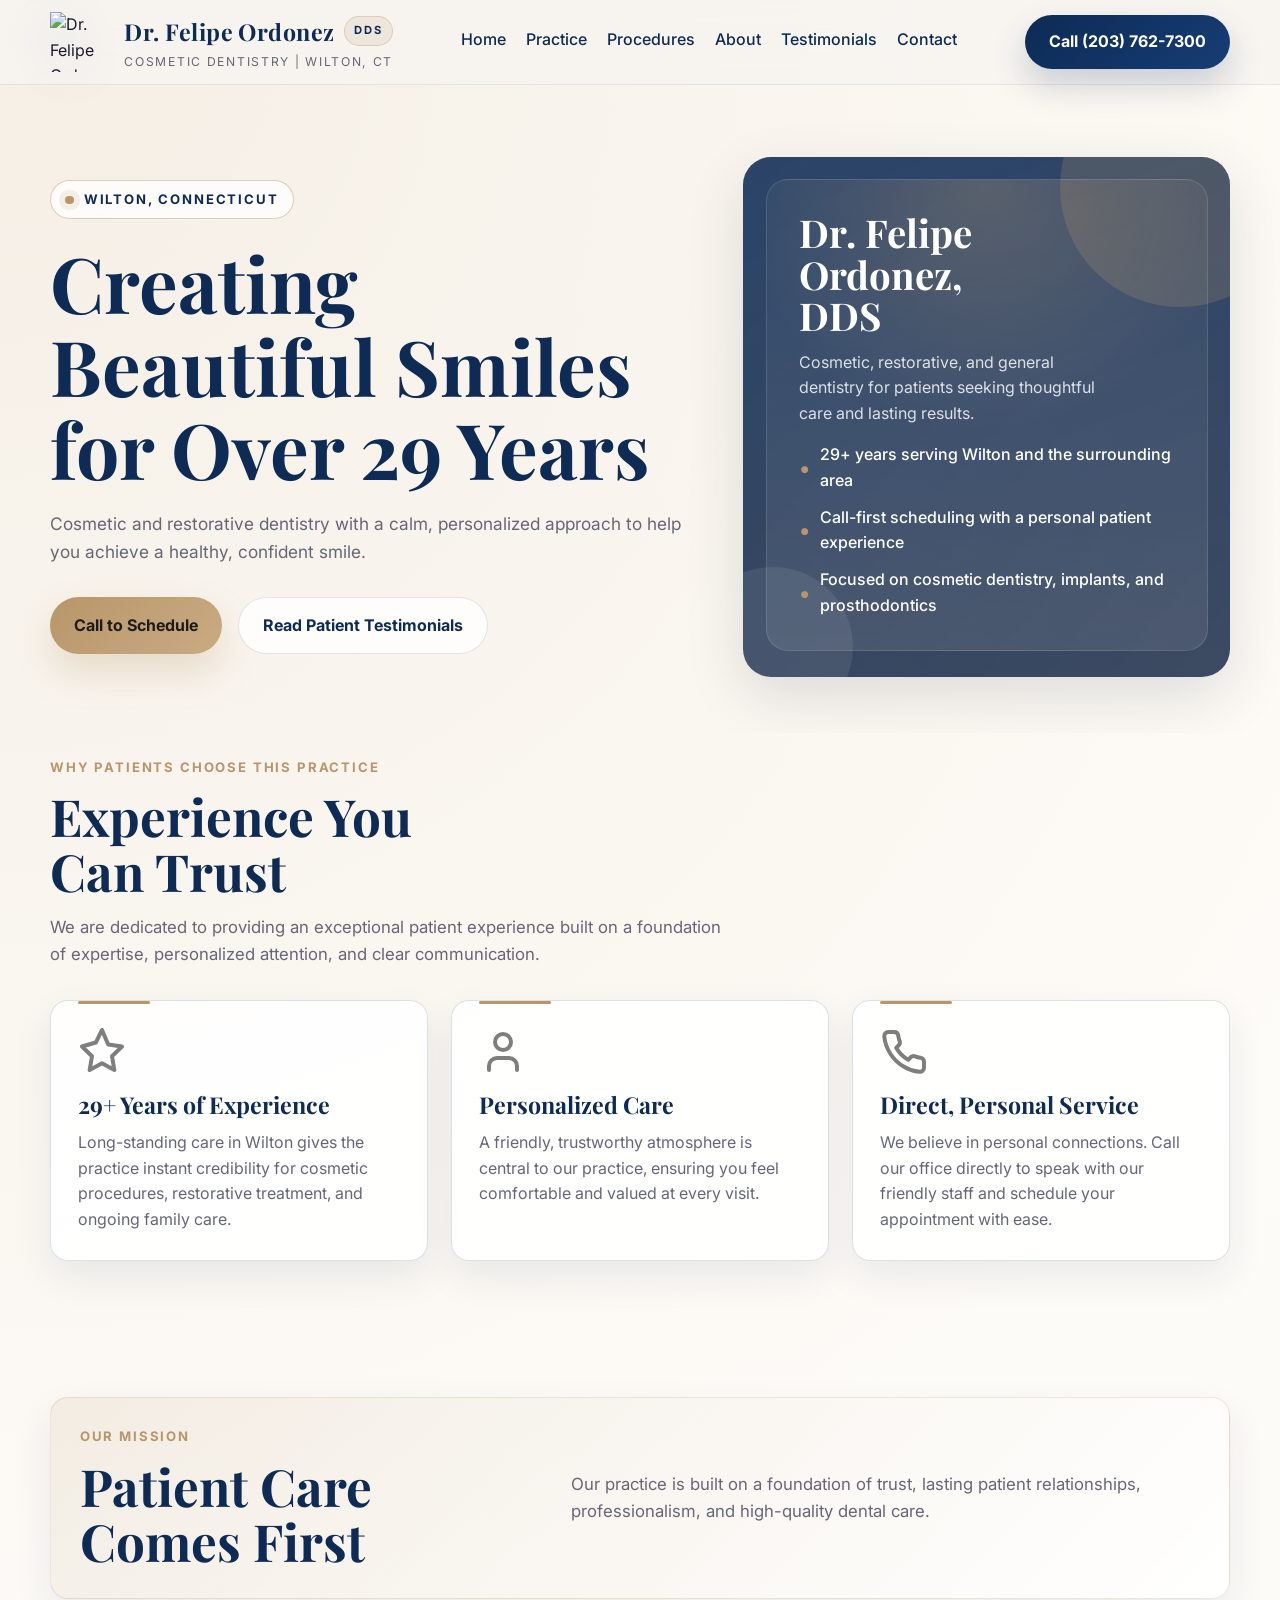
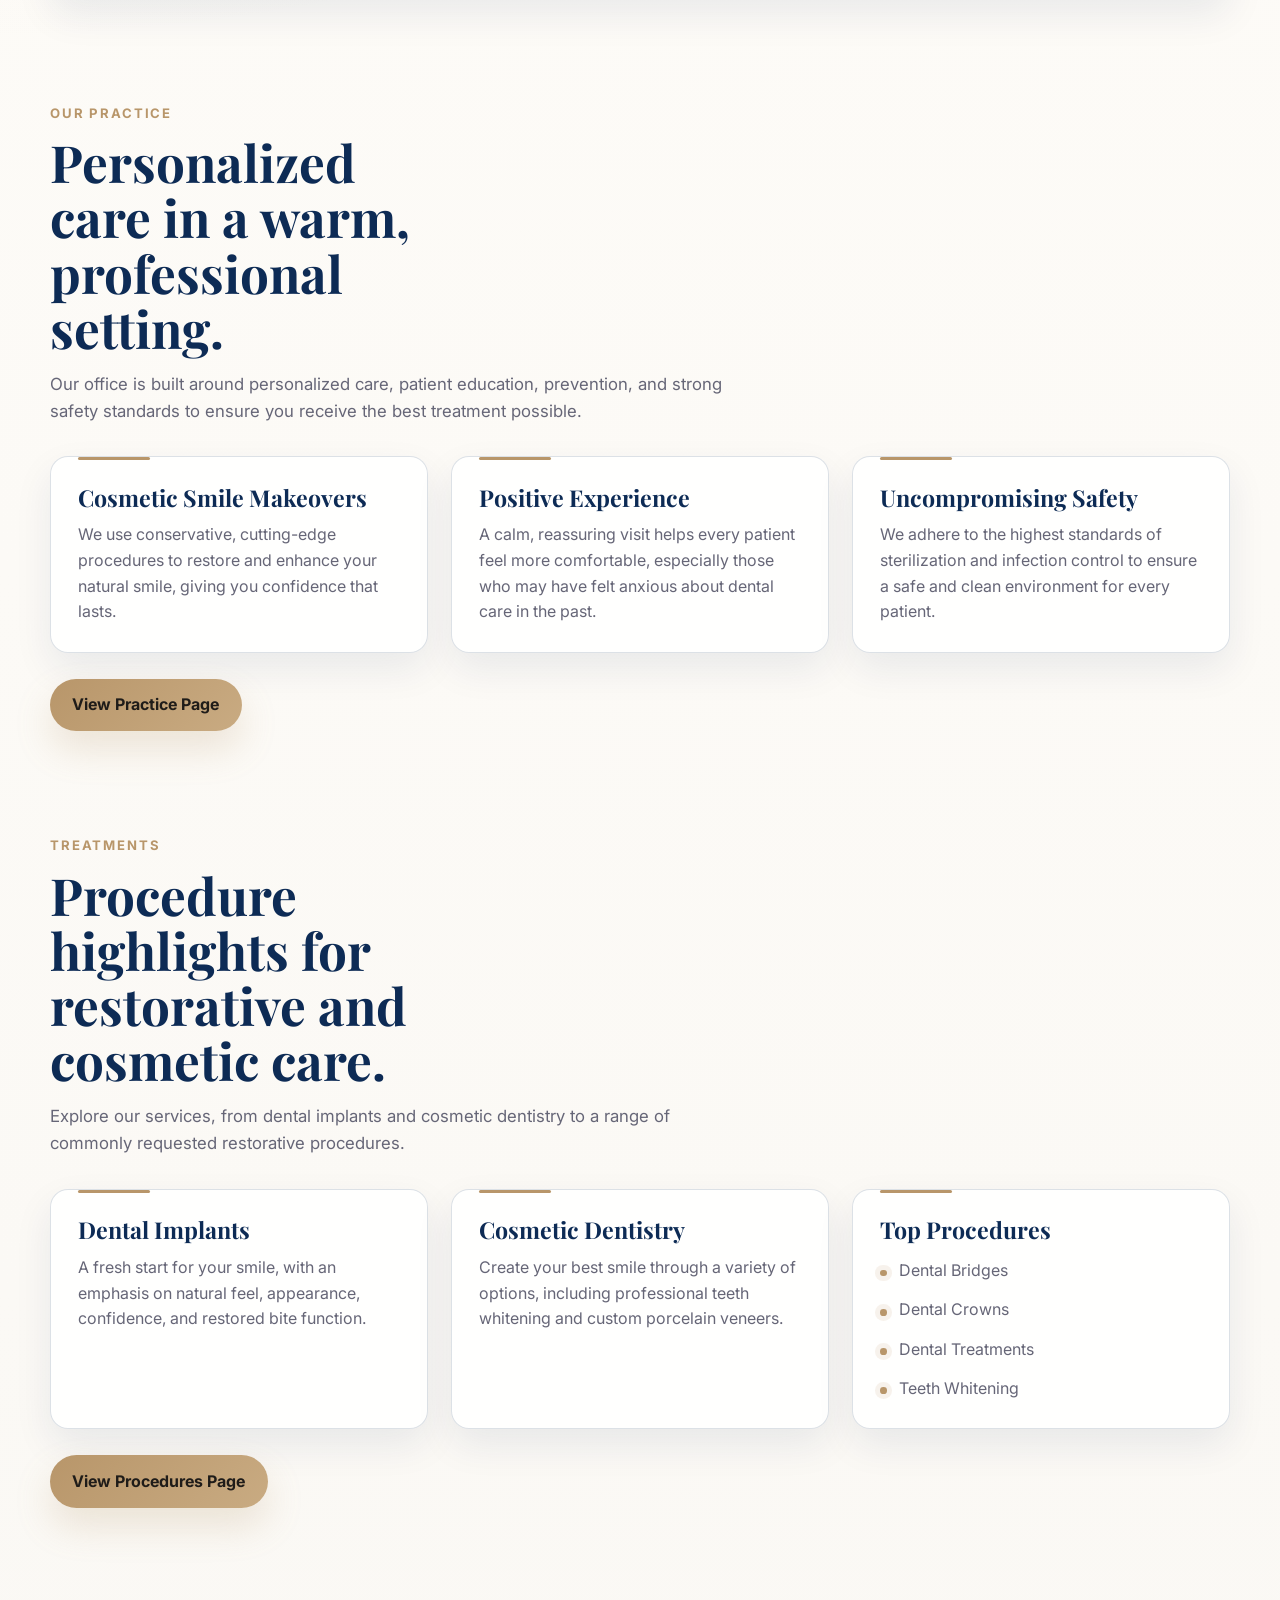
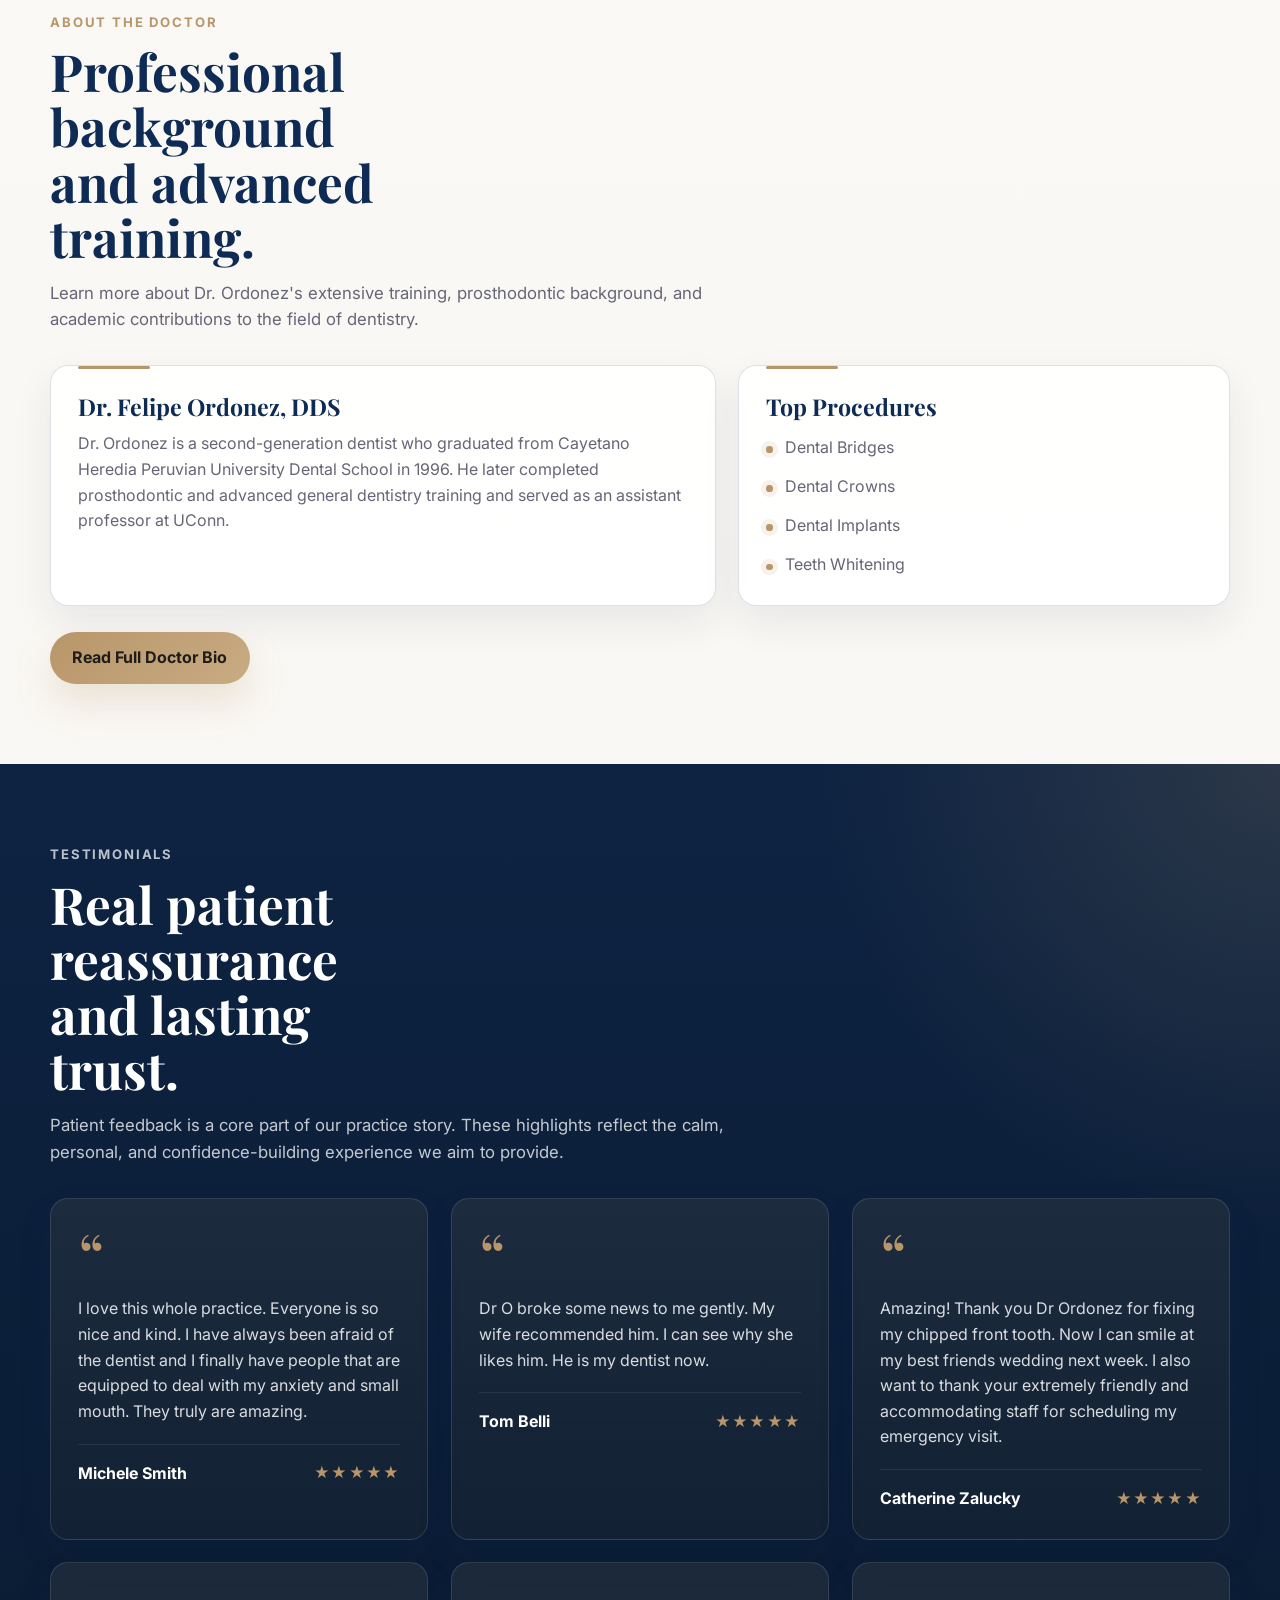
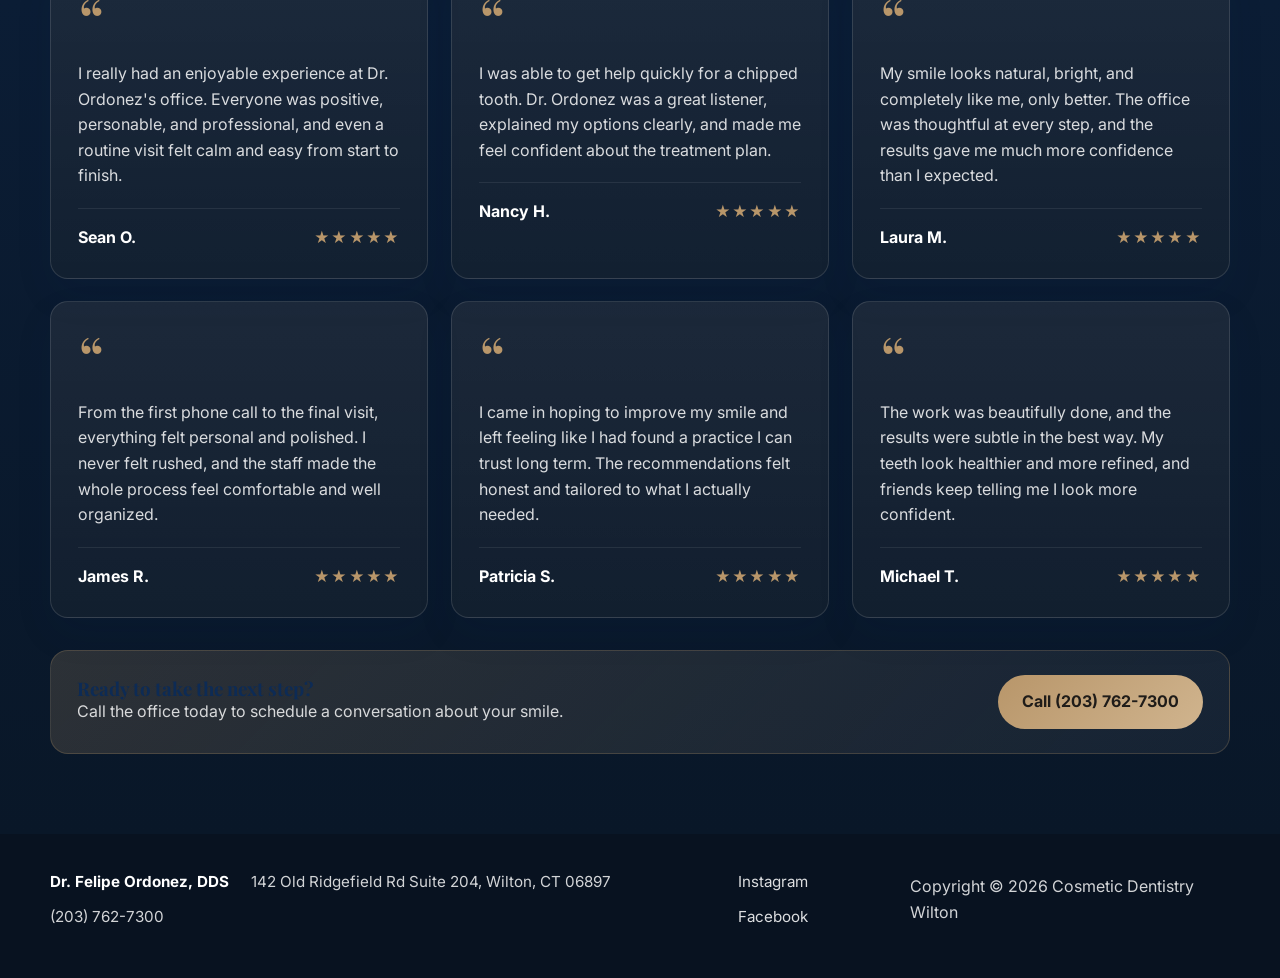
==== index.html @ 25859bae "Add files via upload" ====
<!DOCTYPE html>
<html lang="en">
<head>
  <meta charset="UTF-8">
  <meta name="viewport" content="width=device-width, initial-scale=1.0">
  <title>Dr. Felipe Ordonez, DDS | Cosmetic Dentistry Wilton CT</title>
  <meta
    name="description"
    content="Dr. Felipe Ordonez, DDS provides cosmetic and restorative dentistry in Wilton, CT with over 29 years of experience. Call today to schedule your visit."
  >
  <meta property="og:title" content="Dr. Felipe Ordonez, DDS | Cosmetic Dentistry Wilton CT">
  <meta
    property="og:description"
    content="Creating beautiful smiles for over 29 years in Wilton, CT. Cosmetic and restorative dentistry with a personalized, call-first patient experience."
  >
  <meta property="og:type" content="website">
  <meta property="og:url" content="https://cosmeticdentistrywilton.com/">
  <!-- Google tag (gtag.js) -->
  <script async src="https://www.googletagmanager.com/gtag/js?id=G-XXXXXXXXXX"></script>
  <script>
    window.dataLayer = window.dataLayer || [];
    function gtag(){dataLayer.push(arguments);}
    gtag('js', new Date());

    gtag('config', 'G-XXXXXXXXXX');
  </script>
  <link rel="icon" href="assets/logo-mark.svg" type="image/svg+xml">
  <link rel="preconnect" href="https://fonts.googleapis.com">
  <link rel="preconnect" href="https://fonts.gstatic.com" crossorigin>
  <link
    href="https://fonts.googleapis.com/css2?family=Inter:wght@400;500;600;700&family=Playfair+Display:wght@600;700&display=swap"
    rel="stylesheet"
  >
  <style>
    :root {
      --navy: #0d2b55;
      --gold: #b8966a;
      --gold-soft: #f5edd8;
      --ivory: #f7f5f1;
      --white: #ffffff;
      --text: #1a1a2e;
      --muted: #666677;
      --line: rgba(13, 43, 85, 0.14);
      --shadow: 0 20px 60px rgba(8, 21, 40, 0.12);
      --radius-lg: 28px;
      --radius-md: 18px;
      --radius-sm: 12px;
      --container: 1180px;
    }

    * {
      box-sizing: border-box;
    }

    html {
      scroll-behavior: smooth;
    }

    body {
      margin: 0;
      font-family: "Inter", system-ui, -apple-system, BlinkMacSystemFont, "Segoe UI", sans-serif;
      color: var(--text);
      background:
        radial-gradient(circle at top left, rgba(184, 150, 106, 0.14), transparent 28%),
        linear-gradient(180deg, #fffdf9 0%, #f7f5f1 100%);
      line-height: 1.6;
    }

    a {
      color: inherit;
      text-decoration: none;
    }

    img {
      max-width: 100%;
      display: block;
    }

    .container {
      width: min(calc(100% - 2rem), var(--container));
      margin: 0 auto;
    }

    .site-header {
      position: sticky;
      top: 0;
      z-index: 10;
      backdrop-filter: blur(12px);
      background: rgba(247, 245, 241, 0.82);
      border-bottom: 1px solid rgba(13, 43, 85, 0.08);
    }

    .header-inner {
      display: flex;
      align-items: center;
      justify-content: space-between;
      gap: 1rem;
      min-height: 84px;
    }

    .brand {
      display: block;
      min-width: 0;
    }

    .brand-main {
      display: flex;
      align-items: center;
      gap: 0.9rem;
      min-width: 0;
    }

    .brand-icon {
      width: 60px;
      height: 60px;
      flex: none;
      filter: drop-shadow(0 12px 24px rgba(13, 43, 85, 0.16));
    }

    .brand-text {
      display: flex;
      flex-direction: column;
      gap: 0.15rem;
      min-width: 0;
    }

    .brand-copy {
      display: flex;
      align-items: center;
      flex-wrap: wrap;
      gap: 0.55rem;
      min-width: 0;
    }

    .brand-mark {
      font-family: "Playfair Display", serif;
      font-size: 1.45rem;
      font-weight: 700;
      letter-spacing: 0.02em;
      color: var(--navy);
    }

    .brand-credential {
      display: inline-flex;
      align-items: center;
      justify-content: center;
      padding: 0.32rem 0.58rem;
      border-radius: 999px;
      background: rgba(184, 150, 106, 0.14);
      border: 1px solid rgba(184, 150, 106, 0.32);
      color: var(--navy);
      font-size: 0.7rem;
      font-weight: 700;
      letter-spacing: 0.18em;
      text-transform: uppercase;
    }

    .brand-subtitle {
      font-size: 0.76rem;
      letter-spacing: 0.14em;
      text-transform: uppercase;
      color: var(--muted);
    }

    .nav-links {
      display: flex;
      align-items: center;
      gap: 1.25rem;
      font-weight: 500;
      color: var(--navy);
    }

    .nav-links a {
      position: relative;
      padding-bottom: 0.25rem;
    }

    .nav-links a::after {
      content: "";
      position: absolute;
      left: 0;
      bottom: 0;
      width: 100%;
      height: 2px;
      background: var(--gold);
      transform: scaleX(0);
      transform-origin: left;
      transition: transform 180ms ease;
    }

    .nav-links a:hover::after,
    .nav-links a:focus-visible::after {
      transform: scaleX(1);
    }

    .call-cta,
    .hero-actions a,
    .testimonial-cta a {
      display: inline-flex;
      align-items: center;
      justify-content: center;
      min-height: 50px;
      padding: 0.9rem 1.5rem;
      border-radius: 999px;
      font-weight: 700;
      transition: transform 180ms ease, box-shadow 180ms ease, background-color 180ms ease;
    }

    .call-cta {
      color: var(--white);
      background: linear-gradient(135deg, var(--navy), #163d74);
      box-shadow: 0 16px 35px rgba(13, 43, 85, 0.2);
    }

    .call-cta:hover,
    .hero-actions a:hover,
    .testimonial-cta a:hover {
      transform: translateY(-1px);
    }

    .hero {
      position: relative;
      overflow: hidden;
      padding: 4.5rem 0 3.5rem;
    }

    .hero-grid {
      display: grid;
      grid-template-columns: minmax(0, 1.15fr) minmax(320px, 0.85fr);
      gap: 2.2rem;
      align-items: center;
    }

    .eyebrow {
      display: inline-flex;
      align-items: center;
      gap: 0.6rem;
      padding: 0.5rem 0.9rem;
      border: 1px solid rgba(184, 150, 106, 0.45);
      border-radius: 999px;
      background: rgba(255, 255, 255, 0.78);
      color: var(--navy);
      font-size: 0.82rem;
      letter-spacing: 0.14em;
      text-transform: uppercase;
      font-weight: 700;
    }

    .eyebrow::before {
      content: "";
      width: 0.55rem;
      height: 0.55rem;
      border-radius: 50%;
      background: var(--gold);
      box-shadow: 0 0 0 6px rgba(184, 150, 106, 0.14);
    }

    h1,
    h2,
    h3 {
      font-family: "Playfair Display", serif;
      line-height: 1.08;
      margin: 0;
      color: var(--navy);
    }

    h1 {
      margin-top: 1.35rem;
      font-size: clamp(2.8rem, 6vw, 4.8rem);
      max-width: 12ch;
    }

    .hero-copy p {
      margin: 1.25rem 0 0;
      max-width: 60ch;
      font-size: 1.08rem;
      color: var(--muted);
    }

    .hero-actions {
      display: flex;
      flex-wrap: wrap;
      gap: 1rem;
      margin-top: 2rem;
    }

    .hero-actions a:first-child {
      background: linear-gradient(135deg, var(--gold), #c9ab82);
      color: #1e1c19;
      box-shadow: 0 18px 36px rgba(184, 150, 106, 0.26);
    }

    .hero-actions a:last-child {
      border: 1px solid rgba(13, 43, 85, 0.12);
      background: rgba(255, 255, 255, 0.82);
      color: var(--navy);
    }
    .hero-card {
      background-image: url('https://images.unsplash.com/photo-1622253692010-333f2da6031d?q=80&w=800&auto=format&fit=crop');
      background-size: cover;
      background-position: center;
    }

    .hero-card {
      position: relative;
      min-height: 520px;
      padding: 1.4rem;
      border-radius: var(--radius-lg);
      background:
        linear-gradient(160deg, rgba(13, 43, 85, 0.88), rgba(17, 35, 65, 0.82)),
        linear-gradient(45deg, rgba(184, 150, 106, 0.1), transparent 55%);
      box-shadow: var(--shadow);
      overflow: hidden;
    }

    .hero-card::before,
    .hero-card::after {
      content: "";
      position: absolute;
      border-radius: 50%;
    }

    .hero-card::before {
      width: 240px;
      height: 240px;
      top: -90px;
      right: -70px;
      background: rgba(184, 150, 106, 0.22);
    }

    .hero-card::after {
      width: 160px;
      height: 160px;
      bottom: -50px;
      left: -50px;
      background: rgba(255, 255, 255, 0.08);
    }

    .doctor-portrait {
      position: relative;
      z-index: 1;
      height: 100%;
      border-radius: calc(var(--radius-lg) - 6px);
      border: 1px solid rgba(255, 255, 255, 0.12);
      background:
        linear-gradient(180deg, rgba(255, 255, 255, 0.03), rgba(255, 255, 255, 0.09)),
        radial-gradient(circle at top, rgba(184, 150, 106, 0.28), transparent 48%);
      display: grid;
      align-content: end;
      padding: 2rem;
    }

    .doctor-portrait h2,
    .doctor-portrait p,
    .doctor-portrait li {
      color: var(--white);
    }

    .doctor-portrait h2 {
      font-size: clamp(1.8rem, 3vw, 2.6rem);
      max-width: 10ch;
    }

    .doctor-portrait p {
      margin: 0.8rem 0 1rem;
      max-width: 30ch;
      color: rgba(255, 255, 255, 0.82);
    }

    .hero-points {
      display: grid;
      gap: 0.7rem;
      padding: 0;
      margin: 0;
      list-style: none;
    }

    .hero-points li {
      display: flex;
      align-items: center;
      gap: 0.65rem;
      font-weight: 500;
    }

    .hero-points li::before {
      content: "•";
      color: var(--gold);
      font-size: 1.4rem;
      line-height: 1;
    }

    .section {
      padding: 1.5rem 0 5rem;
    }

    .section-grid {
      display: grid;
      gap: 1.4rem;
      grid-template-columns: repeat(3, minmax(0, 1fr));
      margin-top: 2rem;
    }

    .trust-card,
    .testimonial-card {
      position: relative;
      padding: 1.7rem;
      border-radius: var(--radius-md);
      background: rgba(255, 255, 255, 0.88);
      border: 1px solid var(--line);
      box-shadow: 0 16px 38px rgba(13, 43, 85, 0.08);
    }
    .trust-card .icon {
      width: 48px;
      height: 48px;
      margin-bottom: 1rem;
      opacity: 0.5;
    }

    .trust-card::before {
      content: "";
      position: absolute;
      top: 0;
      left: 1.7rem;
      width: 72px;
      height: 3px;
      background: var(--gold);
      border-radius: 999px;
    }

    .section-label {
      margin-bottom: 0.7rem;
      font-size: 0.82rem;
      letter-spacing: 0.14em;
      text-transform: uppercase;
      font-weight: 700;
      color: var(--gold);
    }

    .section-heading {
      max-width: 11ch;
      font-size: clamp(2rem, 4vw, 3.3rem);
    }

    .section-intro {
      margin-top: 0.9rem;
      max-width: 62ch;
      color: var(--muted);
      font-size: 1.05rem;
    }

    .trust-card h3,
    .testimonial-card h3 {
      font-size: 1.45rem;
      margin-bottom: 0.8rem;
    }

    .trust-card p,
    .testimonial-card p {
      margin: 0;
      color: var(--muted);
    }

    .mission-panel {
      display: grid;
      grid-template-columns: minmax(0, 0.85fr) minmax(0, 1.15fr);
      gap: 1.6rem;
      align-items: center;
      margin-top: 2rem;
      padding: 1.8rem;
      border-radius: var(--radius-md);
      background: linear-gradient(135deg, rgba(184, 150, 106, 0.12), rgba(255, 255, 255, 0.86));
      border: 1px solid rgba(184, 150, 106, 0.22);
      box-shadow: 0 16px 38px rgba(13, 43, 85, 0.08);
    }

    .mission-panel p {
      margin: 0;
      color: var(--muted);
      font-size: 1.05rem;
    }

    .section-actions {
      display: flex;
      flex-wrap: wrap;
      gap: 1rem;
      margin-top: 1.6rem;
    }

    .section-actions a {
      display: inline-flex;
      align-items: center;
      justify-content: center;
      min-height: 48px;
      padding: 0.85rem 1.4rem;
      border-radius: 999px;
      background: linear-gradient(135deg, var(--gold), #c9ab82);
      color: #1f1c19;
      font-weight: 700;
      box-shadow: 0 18px 36px rgba(184, 150, 106, 0.22);
      transition: transform 180ms ease, box-shadow 180ms ease;
    }

    .section-actions a:hover {
      transform: translateY(-1px);
    }

    .feature-list {
      display: grid;
      gap: 0.85rem;
      padding: 0;
      margin: 1rem 0 0;
      list-style: none;
    }

    .feature-list li {
      position: relative;
      padding-left: 1.2rem;
      color: var(--muted);
    }

    .feature-list li::before {
      content: "";
      position: absolute;
      left: 0;
      top: 0.72rem;
      width: 0.42rem;
      height: 0.42rem;
      border-radius: 50%;
      background: var(--gold);
      box-shadow: 0 0 0 5px rgba(184, 150, 106, 0.12);
    }

    .doctor-preview {
      display: grid;
      grid-template-columns: minmax(0, 1.15fr) minmax(260px, 0.85fr);
      gap: 1.4rem;
      margin-top: 2rem;
    }

    .testimonials {
      position: relative;
      overflow: hidden;
      padding: 5rem 0;
      background:
        radial-gradient(circle at top right, rgba(184, 150, 106, 0.18), transparent 22%),
        linear-gradient(180deg, #0d2342 0%, #091728 100%);
      color: var(--white);
    }

    .testimonials .section-label,
    .testimonials .section-heading,
    .testimonials .section-intro {
      color: var(--white);
    }

    .testimonials .section-label {
      color: rgba(255, 255, 255, 0.72);
    }

    .testimonials .section-intro {
      color: rgba(255, 255, 255, 0.76);
    }

    .testimonial-grid {
      display: grid;
      grid-template-columns: repeat(3, minmax(0, 1fr));
      gap: 1.4rem;
      margin-top: 2rem;
    }

    .testimonial-card {
      min-height: 100%;
      background:
        linear-gradient(180deg, rgba(255, 255, 255, 0.08), rgba(255, 255, 255, 0.04)),
        rgba(8, 20, 36, 0.55);
      border: 1px solid rgba(255, 255, 255, 0.12);
      color: var(--white);
    }

    .testimonial-card::before {
      content: "“";
      display: block;
      margin-bottom: 0.8rem;
      font-family: "Playfair Display", serif;
      font-size: 4rem;
      line-height: 0.9;
      color: var(--gold);
    }

    .testimonial-card p {
      color: rgba(255, 255, 255, 0.84);
      font-size: 1rem;
    }

    .testimonial-footer {
      display: flex;
      align-items: center;
      justify-content: space-between;
      gap: 1rem;
      margin-top: 1.2rem;
      padding-top: 1rem;
      border-top: 1px solid rgba(255, 255, 255, 0.08);
    }

    .testimonial-name {
      font-weight: 700;
      color: var(--white);
    }

    .stars {
      color: var(--gold);
      letter-spacing: 0.08em;
      font-size: 0.94rem;
    }

    .testimonial-cta {
      display: flex;
      flex-wrap: wrap;
      align-items: center;
      justify-content: space-between;
      gap: 1.5rem;
      margin-top: 2rem;
      padding: 1.5rem 1.6rem;
      border-radius: var(--radius-md);
      background: linear-gradient(135deg, rgba(184, 150, 106, 0.2), rgba(255, 255, 255, 0.05));
      border: 1px solid rgba(184, 150, 106, 0.24);
    }

    .testimonial-cta p {
      margin: 0;
      color: rgba(255, 255, 255, 0.82);
    }

    .testimonial-cta a {
      background: linear-gradient(135deg, var(--gold), #d0b48e);
      color: #1f1c19;
      white-space: nowrap;
    }

    .site-footer {
      padding: 1.5rem 0 2.3rem;
      background: #081220;
      color: rgba(255, 255, 255, 0.82);
    }

    .footer-inner {
      display: flex;
      align-items: center;
      justify-content: space-between;
      gap: 1.5rem;
    }

    .footer-meta {
      display: flex;
      flex-wrap: wrap;
      gap: 0.65rem 1.4rem;
      font-size: 0.95rem;
    }

    .footer-meta strong {
      color: var(--white);
    }

    .footer-social {
      display: flex;
      flex-wrap: wrap;
      gap: 0.65rem 1rem;
      font-size: 0.95rem;
    }

    .footer-social a {
      color: var(--white);
      opacity: 0.86;
      transition: opacity 180ms ease;
    }

    .footer-social a:hover,
    .footer-social a:focus-visible {
      opacity: 1;
    }

    .reveal {
      opacity: 0;
      transform: translateY(24px) scale(0.985);
      transition: opacity 600ms ease, transform 600ms ease;
    }

    .reveal.is-visible {
      opacity: 1;
      transform: translateY(0) scale(1);
    }

    .skip-link {
      position: absolute;
      left: 1rem;
      top: -3rem;
      padding: 0.7rem 1rem;
      background: var(--navy);
      color: var(--white);
      border-radius: 0 0 10px 10px;
      z-index: 20;
    }

    .skip-link:focus {
      top: 0;
    }

    a:focus-visible,
    button:focus-visible {
      outline: 3px solid rgba(184, 150, 106, 0.85);
      outline-offset: 3px;
    }

    @media (max-width: 768px) {
      .header-inner,
      .footer-inner,
      .testimonial-cta {
        align-items: flex-start;
      }

      .header-inner {
        flex-wrap: wrap;
        padding: 0.9rem 0;
      }

      .brand-main {
        align-items: flex-start;
      }

      .brand-icon {
        width: 54px;
        height: 54px;
      }

      .brand-mark {
        font-size: 1.25rem;
      }

      .nav-links {
        width: 100%;
        justify-content: space-between;
        gap: 0.8rem;
        font-size: 0.95rem;
        overflow-x: auto;
        padding-bottom: 0.2rem;
      }

      .call-cta {
        width: 100%;
      }

      .hero {
        padding-top: 2.2rem;
      }

      .hero-grid,
      .section-grid,
      .testimonial-grid,
      .doctor-preview,
      .mission-panel {
        grid-template-columns: 1fr;
      }

      .hero-card {
        min-height: 420px;
      }

      .doctor-portrait {
        padding: 1.5rem;
      }

      .footer-inner {
        flex-direction: column;
      }
    }
  </style>
  <script type="application/ld+json">
    {
      "@context": "https://schema.org",
      "@type": "Dentist",
      "name": "Dr. Felipe Ordonez, DDS",
      "url": "https://cosmeticdentistrywilton.com/",
      "telephone": "+1-203-762-7300",
      "address": {
        "@type": "PostalAddress",
        "streetAddress": "142 Old Ridgefield Rd Suite 204",
        "addressLocality": "Wilton",
        "addressRegion": "CT",
        "postalCode": "06897",
        "addressCountry": "US"
      },
      "areaServed": "Wilton, CT",
      "medicalSpecialty": [
        "Cosmetic Dentistry",
        "Dental Implants",
        "Prosthodontics",
        "General Dentistry"
      ]
    }
  </script>
</head>
<body>
  <a class="skip-link" href="#main">Skip to main content</a>
  <header class="site-header">
    <div class="container header-inner">
      <a class="brand" href="#home" aria-label="Go to home section">
        <span class="brand-main">
          <img class="brand-icon" src="assets/logo-mark.svg" alt="Dr. Felipe Ordonez, DDS Logo">
          <span class="brand-text">
            <span class="brand-copy">
              <span class="brand-mark">Dr. Felipe Ordonez</span>
              <span class="brand-credential">DDS</span>
            </span>
            <span class="brand-subtitle">Cosmetic Dentistry | Wilton, CT</span>
          </span>
        </span>
      </a>
      <nav class="nav-links" aria-label="Primary">
        <a href="#home">Home</a>
        <a href="practice.html">Practice</a>
        <a href="procedures.html">Procedures</a>
        <a href="about.html">About</a>
        <a href="#testimonials">Testimonials</a>
        <a href="contact.html">Contact</a>
      </nav>
      <a class="call-cta" href="tel:+12037627300">Call (203) 762-7300</a>
    </div>
  </header>

  <main id="main">
    <section class="hero" id="home">
      <div class="container hero-grid">
        <div class="hero-copy reveal">
          <div class="eyebrow">Wilton, Connecticut</div>
          <h1>Creating Beautiful Smiles for Over 29 Years</h1>
          <p>Cosmetic and restorative dentistry with a calm, personalized approach to help you achieve a healthy, confident smile.</p>
          <div class="hero-actions">
            <a href="tel:+12037627300">Call to Schedule</a>
            <a href="#testimonials">Read Patient Testimonials</a>
          </div>
        </div>

        <div class="hero-card reveal">
          <div class="doctor-portrait" aria-label="Portrait of Dr. Felipe Ordonez, DDS">
            <h2>Dr. Felipe Ordonez, DDS</h2>
            <p>
              Cosmetic, restorative, and general dentistry for patients seeking
              thoughtful care and lasting results.
            </p>
            <ul class="hero-points">
              <li>29+ years serving Wilton and the surrounding area</li>
              <li>Call-first scheduling with a personal patient experience</li>
              <li>Focused on cosmetic dentistry, implants, and prosthodontics</li>
            </ul>
          </div>
        </div>
      </div>
    </section>

    <section class="section">
      <div class="container">
        <div class="reveal">
          <div class="section-label">Why Patients Choose This Practice</div>
          <h2 class="section-heading">Experience You Can Trust</h2>
          <p class="section-intro">We are dedicated to providing an exceptional patient experience built on a foundation of expertise, personalized attention, and clear communication.</p>
        </div>

        <div class="section-grid">
          <article class="trust-card reveal">
            <img class="icon" src="data:image/svg+xml,%3Csvg xmlns='http://www.w3.org/2000/svg' width='24' height='24' viewBox='0 0 24 24' fill='none' stroke='currentColor' stroke-width='2' stroke-linecap='round' stroke-linejoin='round'%3E%3Cpath d='m12 1-3.09 6.26L2 9.27l5 4.87L5.82 21 12 17.67 18.18 21l-1.18-6.86 5-4.87-6.91-1.01L12 1z'/%3E%3C/svg%3E" alt="Star icon for experience">
            <h3>29+ Years of Experience</h3>
            <p>
              Long-standing care in Wilton gives the practice instant credibility for
              cosmetic procedures, restorative treatment, and ongoing family care.
            </p>
          </article>

          <article class="trust-card reveal">
            <img class="icon" src="data:image/svg+xml,%3Csvg xmlns='http://www.w3.org/2000/svg' width='24' height='24' viewBox='0 0 24 24' fill='none' stroke='currentColor' stroke-width='2' stroke-linecap='round' stroke-linejoin='round'%3E%3Cpath d='M19 21v-2a4 4 0 0 0-4-4H9a4 4 0 0 0-4 4v2'/%3E%3Ccircle cx='12' cy='7' r='4'/%3E%3C/svg%3E" alt="Person icon for personalized care">
            <h3>Personalized Care</h3>
            <p>A friendly, trustworthy atmosphere is central to our practice, ensuring you feel comfortable and valued at every visit.</p>
          </article>

          <article class="trust-card reveal">
            <img class="icon" src="data:image/svg+xml,%3Csvg xmlns='http://www.w3.org/2000/svg' width='24' height='24' viewBox='0 0 24 24' fill='none' stroke='currentColor' stroke-width='2' stroke-linecap='round' stroke-linejoin='round'%3E%3Cpath d='M22 16.92v3a2 2 0 0 1-2.18 2 19.79 19.79 0 0 1-8.63-3.07 19.5 19.5 0 0 1-6-6 19.79 19.79 0 0 1-3.07-8.67A2 2 0 0 1 4.11 2h3a2 2 0 0 1 2 1.72 12.84 12.84 0 0 0 .7 2.81 2 2 0 0 1-.45 2.11L8.09 9.91a16 16 0 0 0 6 6l1.27-1.27a2 2 0 0 1 2.11-.45 12.84 12.84 0 0 0 2.81.7A2 2 0 0 1 22 16.92z'/%3E%3C/svg%3E" alt="Phone icon for personal service">
            <h3>Direct, Personal Service</h3>
            <p>We believe in personal connections. Call our office directly to speak with our friendly staff and schedule your appointment with ease.</p>
          </article>
        </div>
      </div>
    </section>

    <section class="section">
      <div class="container">
        <div class="mission-panel reveal">
          <div>
            <div class="section-label">Our Mission</div>
            <h2 class="section-heading">Patient Care Comes First</h2>
          </div>
          <p>
            Our practice is built on a foundation of trust, lasting patient relationships,
            professionalism, and high-quality dental care.
          </p>
        </div>
      </div>
    </section>

    <section class="section" id="practice" aria-labelledby="practice-heading">
      <div class="container">
        <div class="reveal">
          <div class="section-label">Our Practice</div>
          <h2 class="section-heading" id="practice-heading">Personalized care in a warm, professional setting.</h2>
          <p class="section-intro">Our office is built around personalized care, patient education, prevention, and strong safety standards to ensure you receive the best treatment possible.</p>
        </div>

        <div class="section-grid">
          <article class="trust-card reveal">
            <h3>Cosmetic Smile Makeovers</h3>
            <p>
              We use conservative, cutting-edge procedures to restore and enhance your natural smile, giving you confidence that lasts.
            </p>
          </article>

          <article class="trust-card reveal">
            <h3>Positive Experience</h3>
            <p>A calm, reassuring visit helps every patient feel more comfortable, especially those who may have felt anxious about dental care in the past.</p>
          </article>

          <article class="trust-card reveal">
            <h3>Uncompromising Safety</h3>
            <p>We adhere to the highest standards of sterilization and infection control to ensure a safe and clean environment for every patient.</p>
          </article>
        </div>

        <div class="section-actions reveal">
          <a href="practice.html">View Practice Page</a>
        </div>
      </div>
    </section>

    <section class="section" id="procedures" aria-labelledby="procedures-heading">
      <div class="container">
        <div class="reveal">
          <div class="section-label">Treatments</div>
          <h2 class="section-heading" id="procedures-heading">Procedure highlights for restorative and cosmetic care.</h2>
          <p class="section-intro">Explore our services, from dental implants and cosmetic dentistry to a range of commonly requested restorative procedures.</p>
        </div>

        <div class="section-grid">
          <article class="trust-card reveal">
            <h3>Dental Implants</h3>
            <p>A fresh start for your smile, with an emphasis on natural feel, appearance, confidence, and restored bite function.</p>
          </article>

          <article class="trust-card reveal">
            <h3>Cosmetic Dentistry</h3>
            <p>Create your best smile through a variety of options, including professional teeth whitening and custom porcelain veneers.</p>
          </article>

          <article class="trust-card reveal">
            <h3>Top Procedures</h3>
            <ul class="feature-list">
              <li>Dental Bridges</li>
              <li>Dental Crowns</li>
              <li>Dental Treatments</li>
              <li>Teeth Whitening</li>
            </ul>
          </article>
        </div>

        <div class="section-actions reveal">
          <a href="procedures.html">View Procedures Page</a>
        </div>
      </div>
    </section>

    <section class="section" id="about" aria-labelledby="about-heading">
      <div class="container">
        <div class="reveal">
          <div class="section-label">About the Doctor</div>
          <h2 class="section-heading" id="about-heading">Professional background and advanced training.</h2>
          <p class="section-intro">Learn more about Dr. Ordonez's extensive training, prosthodontic background, and academic contributions to the field of dentistry.</p>
        </div>

        <div class="doctor-preview">
          <article class="trust-card reveal">
            <h3>Dr. Felipe Ordonez, DDS</h3>
            <p>
              Dr. Ordonez is a second-generation dentist who graduated from Cayetano Heredia Peruvian University Dental School in 1996. He later completed prosthodontic and advanced general dentistry training and served as an assistant professor at UConn.
            </p>
          </article>

          <article class="trust-card reveal">
            <h3>Top Procedures</h3>
            <ul class="feature-list">
              <li>Dental Bridges</li>
              <li>Dental Crowns</li>
              <li>Dental Implants</li>
              <li>Teeth Whitening</li>
            </ul>
          </article>
        </div>

        <div class="section-actions reveal">
          <a href="about.html">Read Full Doctor Bio</a>
        </div>
      </div>
    </section>

    <section class="testimonials" id="testimonials" aria-labelledby="testimonials-heading">
      <div class="container">
        <div class="reveal">
          <div class="section-label">Testimonials</div>
          <h2 class="section-heading" id="testimonials-heading">Real patient reassurance and lasting trust.</h2>
          <p class="section-intro">Patient feedback is a core part of our practice story. These highlights reflect the calm, personal, and confidence-building experience we aim to provide.</p>
        </div>

        <div class="testimonial-grid">
          <article class="testimonial-card reveal">
            <p>
              I love this whole practice. Everyone is so nice and kind. I have always
              been afraid of the dentist and I finally have people that are equipped to
              deal with my anxiety and small mouth. They truly are amazing.
            </p>
            <div class="testimonial-footer">
              <span class="testimonial-name">Michele Smith</span>
              <span class="stars" aria-label="5 out of 5 stars">&#9733;&#9733;&#9733;&#9733;&#9733;</span>
            </div>
          </article>

          <article class="testimonial-card reveal">
            <p>
              Dr O broke some news to me gently. My wife recommended him. I can see why
              she likes him. He is my dentist now.
            </p>
            <div class="testimonial-footer">
              <span class="testimonial-name">Tom Belli</span>
              <span class="stars" aria-label="5 out of 5 stars">&#9733;&#9733;&#9733;&#9733;&#9733;</span>
            </div>
          </article>

          <article class="testimonial-card reveal">
            <p>
              Amazing! Thank you Dr Ordonez for fixing my chipped front tooth. Now I can
              smile at my best friends wedding next week. I also want to thank your
              extremely friendly and accommodating staff for scheduling my emergency visit.
            </p>
            <div class="testimonial-footer">
              <span class="testimonial-name">Catherine Zalucky</span>
              <span class="stars" aria-label="5 out of 5 stars">&#9733;&#9733;&#9733;&#9733;&#9733;</span>
            </div>
          </article>

          <article class="testimonial-card reveal">
            <p>
              I really had an enjoyable experience at Dr. Ordonez's office. Everyone was
              positive, personable, and professional, and even a routine visit felt calm
              and easy from start to finish.
            </p>
            <div class="testimonial-footer">
              <span class="testimonial-name">Sean O.</span>
              <span class="stars" aria-label="5 out of 5 stars">★★★★★</span>
            </div>
          </article>

          <article class="testimonial-card reveal">
            <p>
              I was able to get help quickly for a chipped tooth. Dr. Ordonez was a great
              listener, explained my options clearly, and made me feel confident about the
              treatment plan.
            </p>
            <div class="testimonial-footer">
              <span class="testimonial-name">Nancy H.</span>
              <span class="stars" aria-label="5 out of 5 stars">★★★★★</span>
            </div>
          </article>

          <article class="testimonial-card reveal">
            <p>
              My smile looks natural, bright, and completely like me, only better. The
              office was thoughtful at every step, and the results gave me much more
              confidence than I expected.
            </p>
            <div class="testimonial-footer">
              <span class="testimonial-name">Laura M.</span>
              <span class="stars" aria-label="5 out of 5 stars">★★★★★</span>
            </div>
          </article>

          <article class="testimonial-card reveal">
            <p>
              From the first phone call to the final visit, everything felt personal and
              polished. I never felt rushed, and the staff made the whole process feel
              comfortable and well organized.
            </p>
            <div class="testimonial-footer">
              <span class="testimonial-name">James R.</span>
              <span class="stars" aria-label="5 out of 5 stars">★★★★★</span>
            </div>
          </article>

          <article class="testimonial-card reveal">
            <p>
              I came in hoping to improve my smile and left feeling like I had found a
              practice I can trust long term. The recommendations felt honest and tailored
              to what I actually needed.
            </p>
            <div class="testimonial-footer">
              <span class="testimonial-name">Patricia S.</span>
              <span class="stars" aria-label="5 out of 5 stars">★★★★★</span>
            </div>
          </article>

          <article class="testimonial-card reveal">
            <p>
              The work was beautifully done, and the results were subtle in the best way.
              My teeth look healthier and more refined, and friends keep telling me I look
              more confident.
            </p>
            <div class="testimonial-footer">
              <span class="testimonial-name">Michael T.</span>
              <span class="stars" aria-label="5 out of 5 stars">★★★★★</span>
            </div>
          </article>
        </div>

        <div class="testimonial-cta reveal">
          <div>
            <h3>Ready to take the next step?</h3>
            <p>Call the office today to schedule a conversation about your smile.</p>
          </div>
          <a href="tel:+12037627300">Call (203) 762-7300</a>
        </div>
      </div>
    </section>
  </main>

  <footer class="site-footer">
    <div class="container footer-inner">
      <div class="footer-meta">
        <span><strong>Dr. Felipe Ordonez, DDS</strong></span>
        <span>
          <a
            href="https://www.google.com/maps/search/?api=1&amp;query=142%20Old%20Ridgefield%20Rd%20Suite%20204%2C%20Wilton%2C%20CT%2006897"
            target="_blank"
            rel="noreferrer"
          >
            142 Old Ridgefield Rd Suite 204, Wilton, CT 06897
          </a>
        </span>
        <span><a href="tel:+12037627300">(203) 762-7300</a></span>
      </div>
      <div class="footer-social">
        <a href="https://www.instagram.com/cosmeticdentistrywilton/" target="_blank" rel="noreferrer">Instagram</a>
        <a href="https://www.facebook.com/FelipeOrdonezDDS/" target="_blank" rel="noreferrer">Facebook</a>
      </div>
      <p>Copyright &copy; <span id="copyright-year">2026</span> Cosmetic Dentistry Wilton</p>
    </div>
  </footer>

  <script>
    const observer = new IntersectionObserver(
      (entries) => {
        for (const entry of entries) {
          if (entry.isIntersecting) {
            entry.target.classList.add("is-visible");
            observer.unobserve(entry.target);
          }
        }
      },
      {
        threshold: 0.18
      }
    );

    document.querySelectorAll(".reveal").forEach((element) => {
      observer.observe(element);
    });

    document.getElementById("copyright-year").textContent = new Date().getFullYear();
  </script>
</body>
</html>
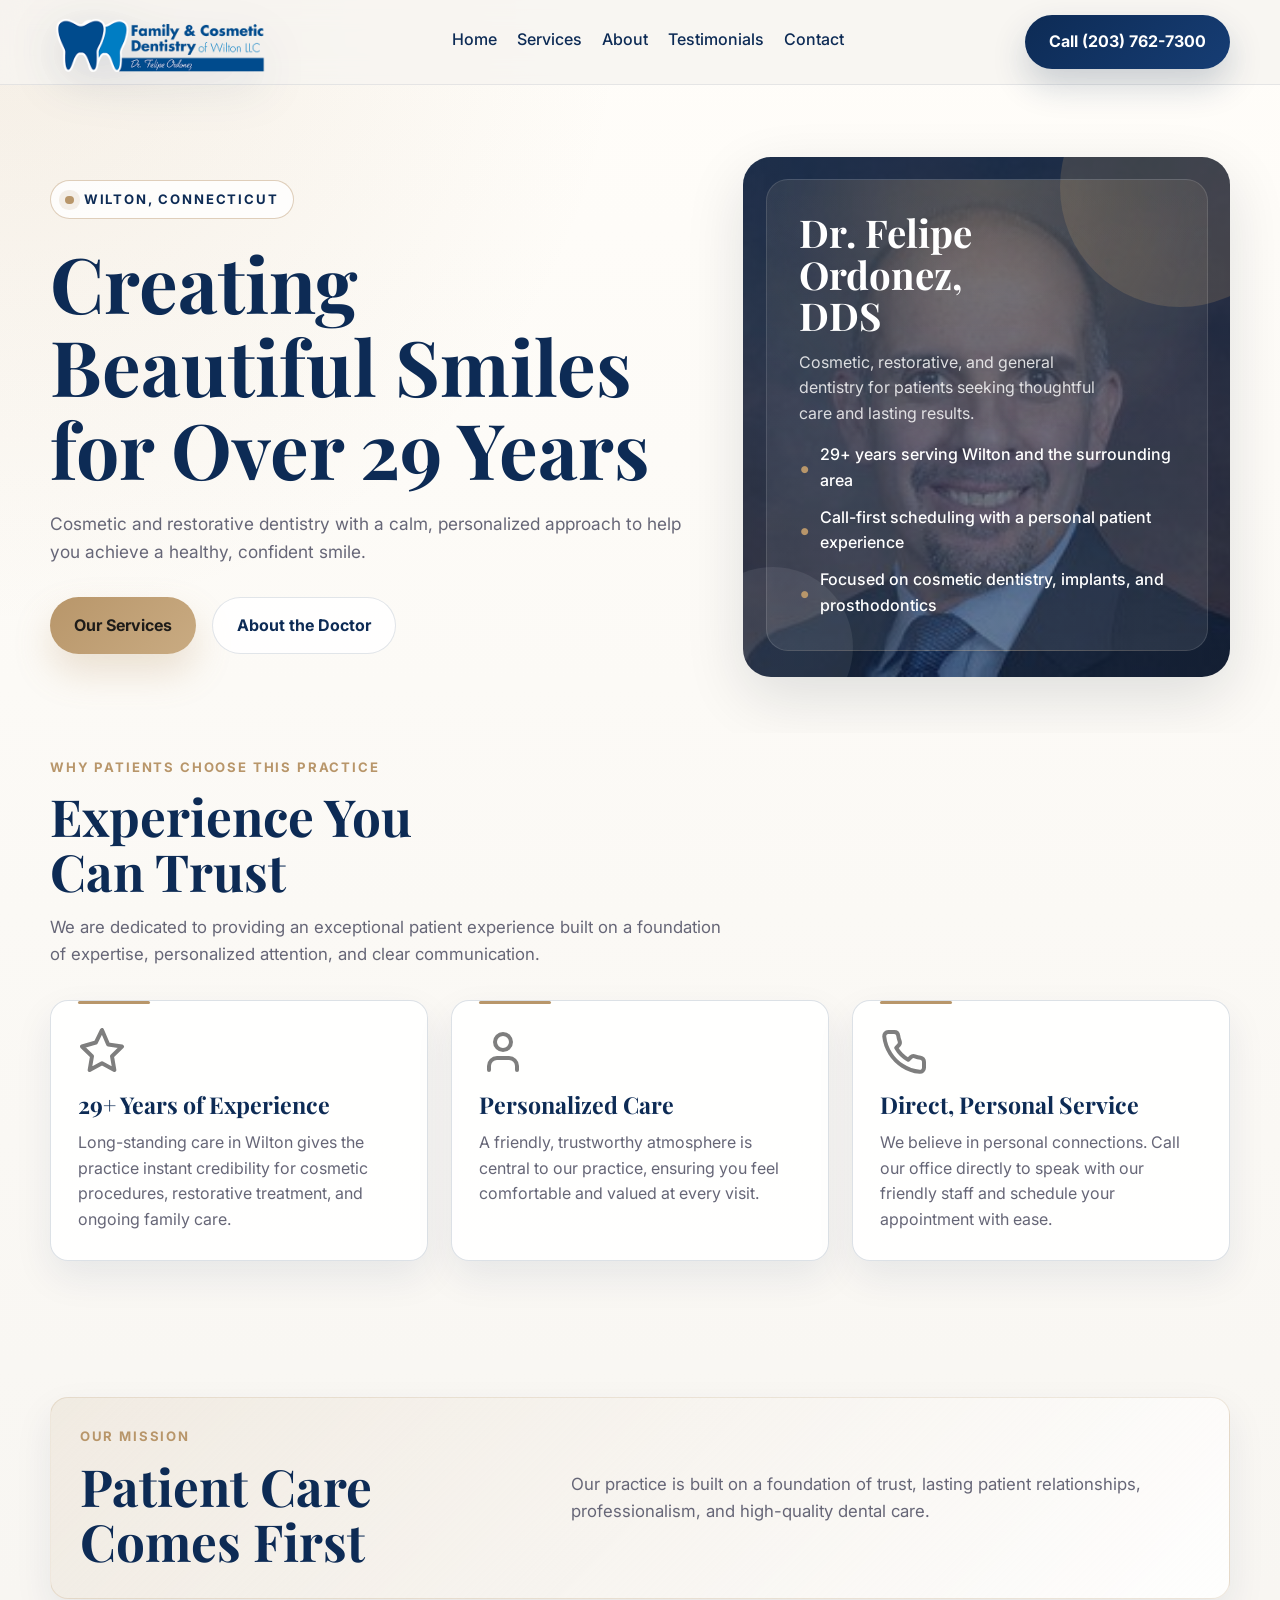
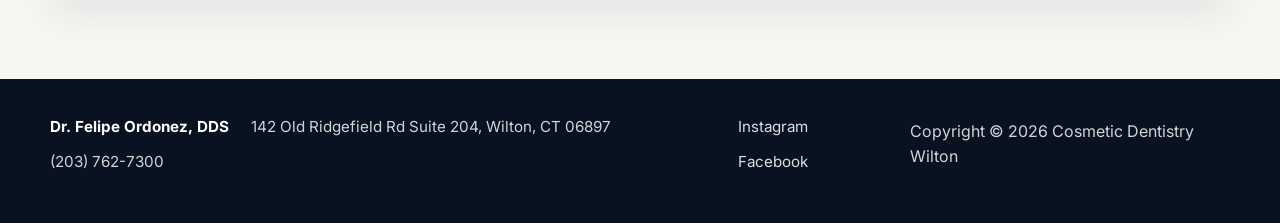
==== commit 1544153a: "Add files via upload" ====
--- a/index.html
+++ b/index.html
@@ -111,7 +111,7 @@
     }
 
     .brand-icon {
-      width: 60px;
+      width: 220px;
       height: 60px;
       flex: none;
       filter: drop-shadow(0 12px 24px rgba(13, 43, 85, 0.16));
@@ -296,19 +296,14 @@
       color: var(--navy);
     }
     .hero-card {
-      background-image: url('https://images.unsplash.com/photo-1622253692010-333f2da6031d?q=80&w=800&auto=format&fit=crop');
-      background-size: cover;
-      background-position: center;
-    }
-
-    .hero-card {
       position: relative;
       min-height: 520px;
       padding: 1.4rem;
       border-radius: var(--radius-lg);
       background:
-        linear-gradient(160deg, rgba(13, 43, 85, 0.88), rgba(17, 35, 65, 0.82)),
-        linear-gradient(45deg, rgba(184, 150, 106, 0.1), transparent 55%);
+        linear-gradient(160deg, rgba(13, 43, 85, 0.7), rgba(17, 35, 65, 0.6)),
+        linear-gradient(45deg, rgba(184, 150, 106, 0.05), transparent 55%),
+        url('assets/dr-ordonez-portrait.jpg') center top / cover no-repeat;
       box-shadow: var(--shadow);
       overflow: hidden;
     }
@@ -344,7 +339,7 @@
       border: 1px solid rgba(255, 255, 255, 0.12);
       background:
         linear-gradient(180deg, rgba(255, 255, 255, 0.03), rgba(255, 255, 255, 0.09)),
-        radial-gradient(circle at top, rgba(184, 150, 106, 0.28), transparent 48%);
+        radial-gradient(circle at top, rgba(184, 150, 106, 0.32), transparent 55%);
       display: grid;
       align-content: end;
       padding: 2rem;
@@ -622,8 +617,8 @@
       margin-top: 2rem;
       padding: 1.5rem 1.6rem;
       border-radius: var(--radius-md);
-      background: linear-gradient(135deg, rgba(184, 150, 106, 0.2), rgba(255, 255, 255, 0.05));
-      border: 1px solid rgba(184, 150, 106, 0.24);
+      background: linear-gradient(180deg, rgba(255, 255, 255, 0.08), rgba(255, 255, 255, 0.04));
+      border: 1px solid rgba(255, 255, 255, 0.12);
     }
 
     .testimonial-cta p {
@@ -805,22 +800,21 @@
     <div class="container header-inner">
       <a class="brand" href="#home" aria-label="Go to home section">
         <span class="brand-main">
-          <img class="brand-icon" src="assets/logo-mark.svg" alt="Dr. Felipe Ordonez, DDS Logo">
-          <span class="brand-text">
+          <img class="brand-icon" src="assets/wilton-logo.png" alt="Family & Cosmetic Dentistry Logo">
+          <!-- <span class="brand-text">
             <span class="brand-copy">
               <span class="brand-mark">Dr. Felipe Ordonez</span>
               <span class="brand-credential">DDS</span>
             </span>
             <span class="brand-subtitle">Cosmetic Dentistry | Wilton, CT</span>
-          </span>
+          </span> -->
         </span>
       </a>
       <nav class="nav-links" aria-label="Primary">
         <a href="#home">Home</a>
-        <a href="practice.html">Practice</a>
-        <a href="procedures.html">Procedures</a>
+        <a href="services.html">Services</a>
         <a href="about.html">About</a>
-        <a href="#testimonials">Testimonials</a>
+        <a href="testimonials.html">Testimonials</a>
         <a href="contact.html">Contact</a>
       </nav>
       <a class="call-cta" href="tel:+12037627300">Call (203) 762-7300</a>
@@ -835,8 +829,8 @@
           <h1>Creating Beautiful Smiles for Over 29 Years</h1>
           <p>Cosmetic and restorative dentistry with a calm, personalized approach to help you achieve a healthy, confident smile.</p>
           <div class="hero-actions">
-            <a href="tel:+12037627300">Call to Schedule</a>
-            <a href="#testimonials">Read Patient Testimonials</a>
+            <a href="services.html">Our Services</a>
+            <a href="about.html">About the Doctor</a>
           </div>
         </div>
 
@@ -905,7 +899,7 @@
       </div>
     </section>
 
-    <section class="section" id="practice" aria-labelledby="practice-heading">
+    <!-- <section class="section" id="practice" aria-labelledby="practice-heading">
       <div class="container">
         <div class="reveal">
           <div class="section-label">Our Practice</div>
@@ -933,7 +927,7 @@
         </div>
 
         <div class="section-actions reveal">
-          <a href="practice.html">View Practice Page</a>
+          <a href="services.html">Visit Services Page</a>
         </div>
       </div>
     </section>
@@ -969,7 +963,7 @@
         </div>
 
         <div class="section-actions reveal">
-          <a href="procedures.html">View Procedures Page</a>
+          <a href="services.html">Explore Services</a>
         </div>
       </div>
     </section>
@@ -1005,14 +999,21 @@
           <a href="about.html">Read Full Doctor Bio</a>
         </div>
       </div>
-    </section>
-
-    <section class="testimonials" id="testimonials" aria-labelledby="testimonials-heading">
+    </section> -->
+
+    <!-- <section class="testimonials" id="testimonials" aria-labelledby="testimonials-heading">
       <div class="container">
         <div class="reveal">
           <div class="section-label">Testimonials</div>
           <h2 class="section-heading" id="testimonials-heading">Real patient reassurance and lasting trust.</h2>
-          <p class="section-intro">Patient feedback is a core part of our practice story. These highlights reflect the calm, personal, and confidence-building experience we aim to provide.</p>
+          <p class="section-intro">
+            We are proud to hold a 5.0-star rating on Google from our patients. These
+            highlights reflect the calm, personal, and confidence-building experience
+            we aim to provide.
+            <a href="https://www.google.com/maps/search/?api=1&query=Family+and+Cosmetic+Dentistry+of+Wilton%2C+LLC+reviews" target="_blank" rel="noreferrer" style="text-decoration: underline; color: var(--navy); font-weight: 500;">
+              Read more reviews here.
+            </a>
+          </p>
         </div>
 
         <div class="testimonial-grid">
@@ -1132,7 +1133,7 @@
           <a href="tel:+12037627300">Call (203) 762-7300</a>
         </div>
       </div>
-    </section>
+    </section> -->
   </main>
 
   <footer class="site-footer">
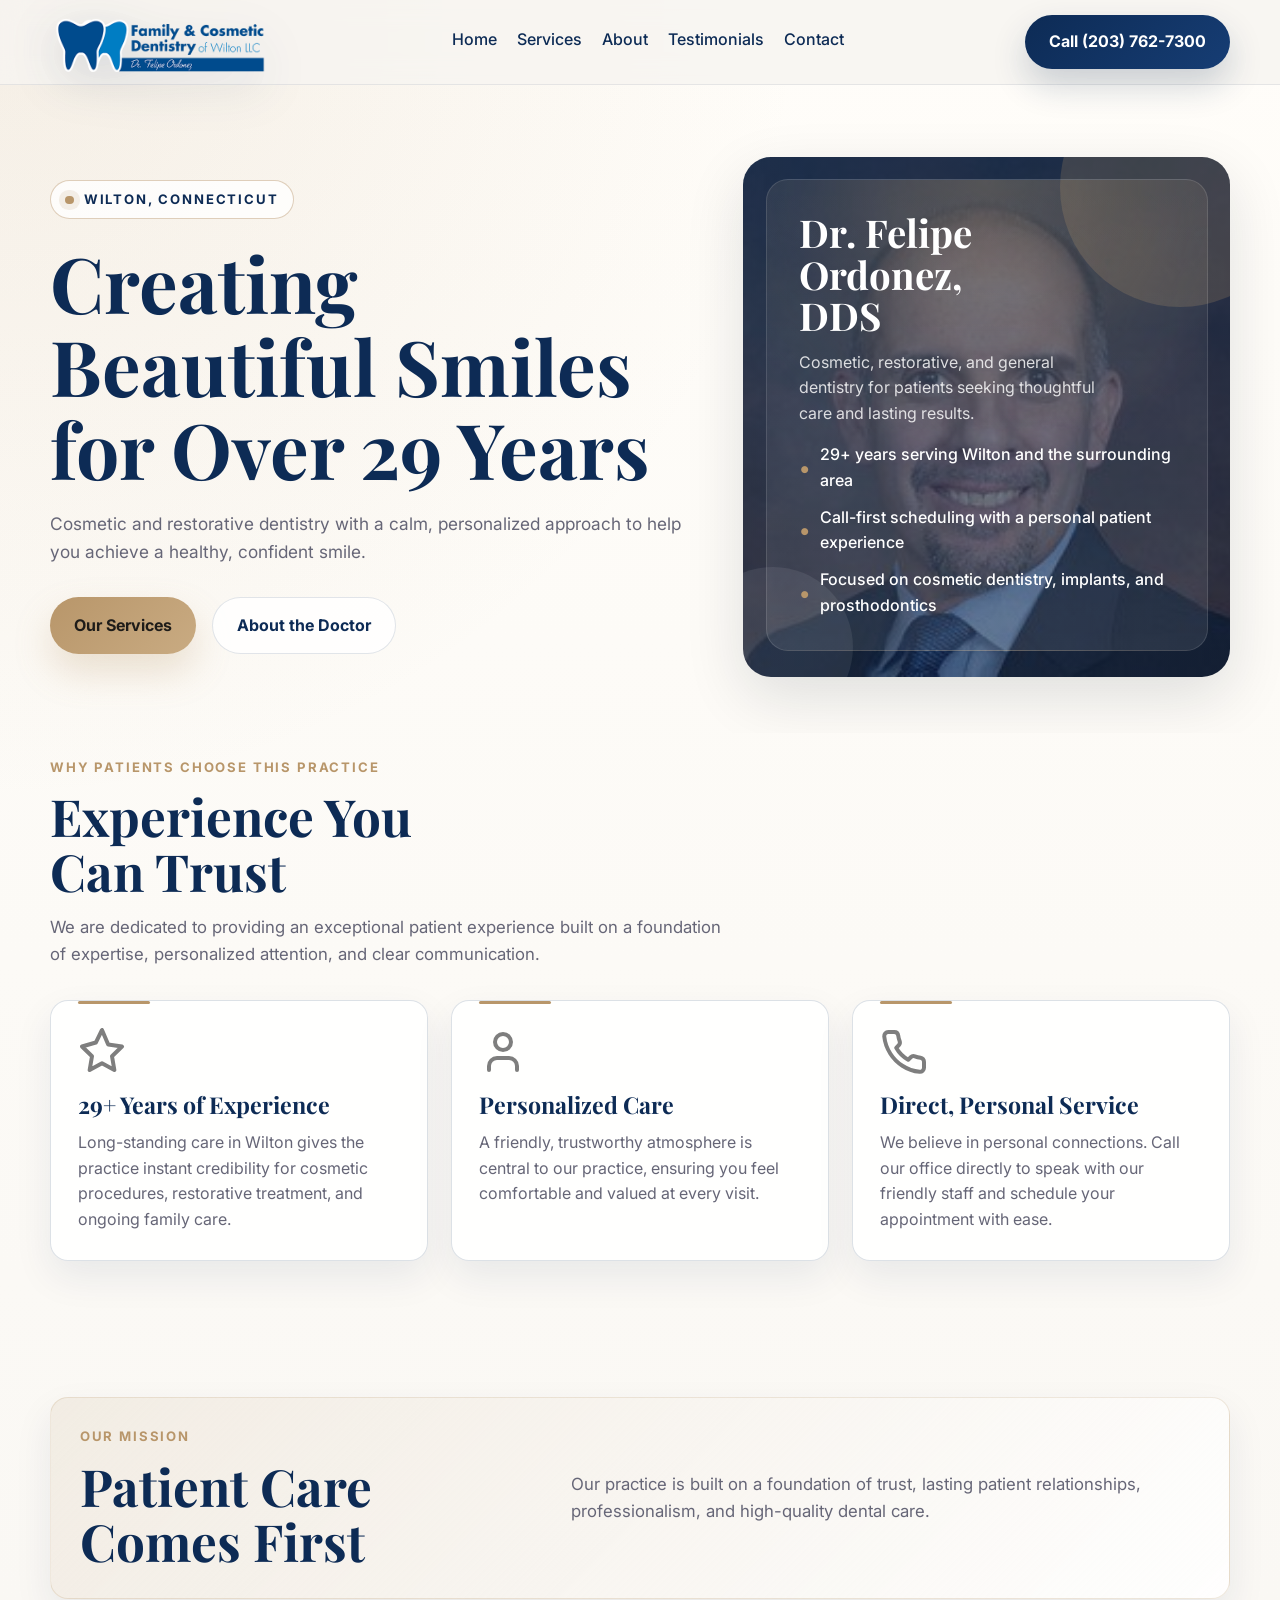
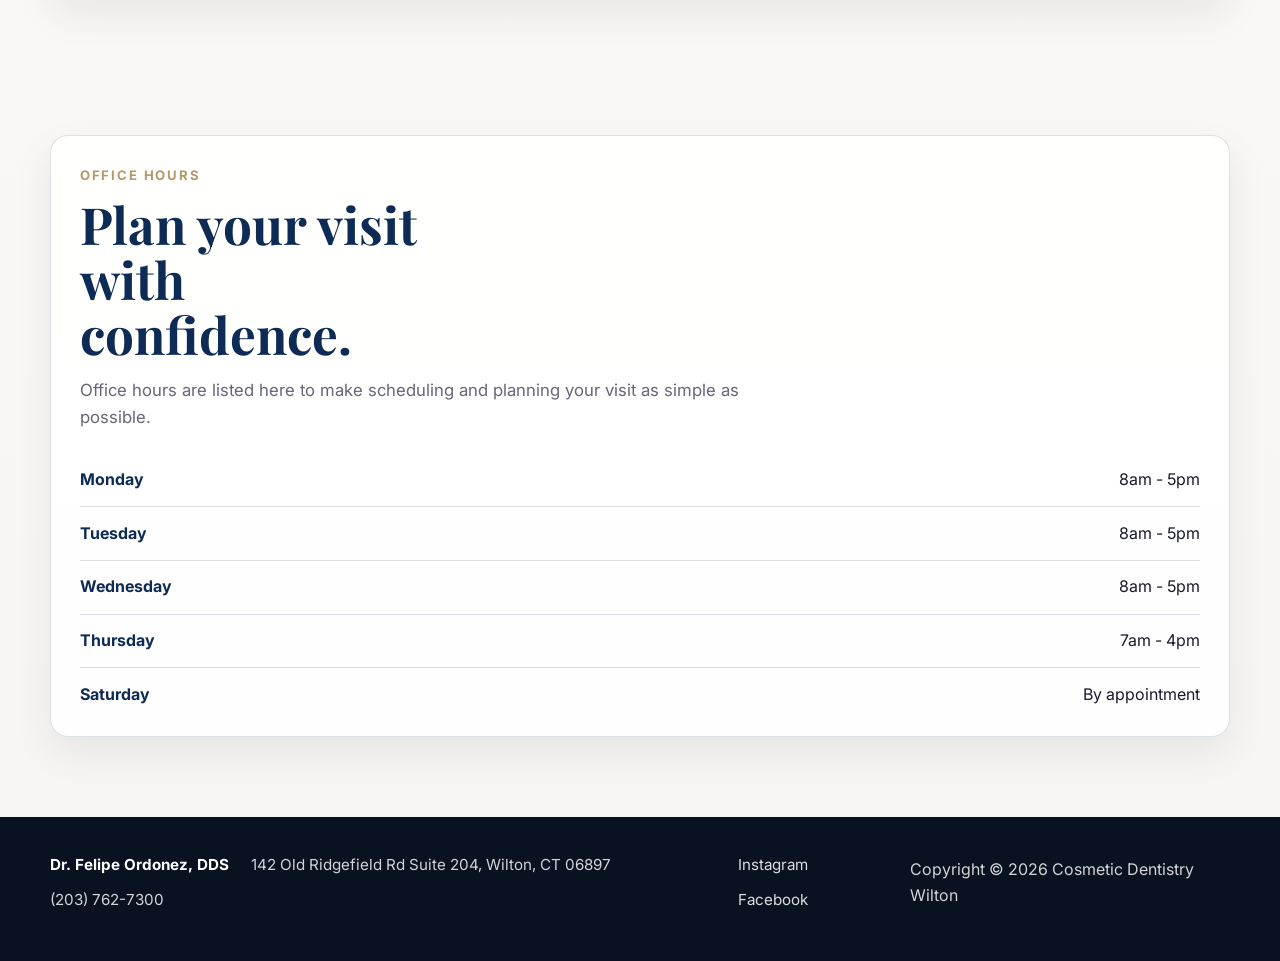
==== commit fbc49ded: "Add files via upload" ====
--- a/index.html
+++ b/index.html
@@ -525,6 +525,41 @@
       box-shadow: 0 0 0 5px rgba(184, 150, 106, 0.12);
     }
 
+    .hours-panel {
+      margin-top: 2rem;
+      padding: 1.8rem;
+      border-radius: var(--radius-md);
+      background: rgba(255, 255, 255, 0.9);
+      border: 1px solid var(--line);
+      box-shadow: 0 16px 38px rgba(13, 43, 85, 0.08);
+    }
+
+    .hours-list {
+      display: grid;
+      gap: 0.85rem;
+      padding: 0;
+      margin: 1.2rem 0 0;
+      list-style: none;
+    }
+
+    .hours-list li {
+      display: flex;
+      align-items: baseline;
+      justify-content: space-between;
+      gap: 1rem;
+      padding-bottom: 0.85rem;
+      border-bottom: 1px solid var(--line);
+    }
+
+    .hours-list li:last-child {
+      border-bottom: 0;
+      padding-bottom: 0;
+    }
+
+    .hours-list strong {
+      color: var(--navy);
+    }
+
     .doctor-preview {
       display: grid;
       grid-template-columns: minmax(0, 1.15fr) minmax(260px, 0.85fr);
@@ -760,6 +795,11 @@
         min-height: 420px;
       }
 
+      .hours-list li {
+        flex-direction: column;
+        align-items: flex-start;
+      }
+
       .doctor-portrait {
         padding: 1.5rem;
       }
@@ -769,6 +809,7 @@
       }
     }
   </style>
+  <link rel="stylesheet" href="assets/mobile-friendly.css">
   <script type="application/ld+json">
     {
       "@context": "https://schema.org",
@@ -810,7 +851,15 @@
           </span> -->
         </span>
       </a>
-      <nav class="nav-links" aria-label="Primary">
+      <button class="nav-toggle" type="button" aria-expanded="false" aria-controls="site-navigation" aria-label="Toggle navigation">
+        <span>Menu</span>
+        <span class="nav-toggle-bars" aria-hidden="true">
+          <span></span>
+          <span></span>
+          <span></span>
+        </span>
+      </button>
+      <nav class="nav-links" id="site-navigation" aria-label="Primary">
         <a href="#home">Home</a>
         <a href="services.html">Services</a>
         <a href="about.html">About</a>
@@ -1134,6 +1183,26 @@
         </div>
       </div>
     </section> -->
+
+    <section class="section" aria-labelledby="office-hours-heading">
+      <div class="container">
+        <div class="hours-panel reveal">
+          <div class="section-label">Office Hours</div>
+          <h2 class="section-heading" id="office-hours-heading">Plan your visit with confidence.</h2>
+          <p class="section-intro">
+            Office hours are listed here to make scheduling and planning your visit
+            as simple as possible.
+          </p>
+          <ul class="hours-list">
+            <li><strong>Monday</strong><span>8am - 5pm</span></li>
+            <li><strong>Tuesday</strong><span>8am - 5pm</span></li>
+            <li><strong>Wednesday</strong><span>8am - 5pm</span></li>
+            <li><strong>Thursday</strong><span>7am - 4pm</span></li>
+            <li><strong>Saturday</strong><span>By appointment</span></li>
+          </ul>
+        </div>
+      </div>
+    </section>
   </main>
 
   <footer class="site-footer">
@@ -1159,6 +1228,7 @@
     </div>
   </footer>
 
+  <script src="assets/site-shell.js" defer></script>
   <script>
     const observer = new IntersectionObserver(
       (entries) => {
--- a/assets/mobile-friendly.css
+++ b/assets/mobile-friendly.css
@@ -0,0 +1,199 @@
+/* Shared responsive overrides for small-screen navigation and tighter phone layouts. */
+
+.nav-toggle {
+  display: none;
+  align-items: center;
+  justify-content: center;
+  gap: 0.6rem;
+  min-height: 50px;
+  padding: 0.85rem 1rem;
+  border: 1px solid rgba(13, 43, 85, 0.16);
+  border-radius: 999px;
+  background: rgba(255, 255, 255, 0.92);
+  color: var(--navy);
+  font: inherit;
+  font-weight: 700;
+  cursor: pointer;
+  box-shadow: 0 10px 24px rgba(8, 21, 40, 0.08);
+}
+
+.nav-toggle-bars {
+  display: grid;
+  gap: 4px;
+}
+
+.nav-toggle-bars span {
+  display: block;
+  width: 18px;
+  height: 2px;
+  border-radius: 999px;
+  background: currentColor;
+  transition: transform 180ms ease, opacity 180ms ease;
+}
+
+.site-header.nav-open .nav-toggle-bars span:nth-child(1) {
+  transform: translateY(6px) rotate(45deg);
+}
+
+.site-header.nav-open .nav-toggle-bars span:nth-child(2) {
+  opacity: 0;
+}
+
+.site-header.nav-open .nav-toggle-bars span:nth-child(3) {
+  transform: translateY(-6px) rotate(-45deg);
+}
+
+@media (max-width: 768px) {
+  .header-inner {
+    align-items: center;
+    flex-wrap: wrap;
+    padding: 0.9rem 0;
+  }
+
+  .brand {
+    flex: 1 1 auto;
+  }
+
+  .brand-main {
+    align-items: center;
+  }
+
+  .brand-icon {
+    width: clamp(152px, 46vw, 190px);
+    height: auto;
+  }
+
+  .nav-toggle {
+    display: inline-flex;
+    margin-left: auto;
+  }
+
+  .nav-links {
+    display: none;
+    order: 3;
+    width: 100%;
+    flex-direction: column;
+    align-items: stretch;
+    justify-content: flex-start;
+    gap: 0.35rem;
+    overflow: visible;
+    margin-top: 0.9rem;
+    padding: 1rem;
+    border: 1px solid rgba(13, 43, 85, 0.1);
+    border-radius: var(--radius-md);
+    background: rgba(255, 255, 255, 0.96);
+    box-shadow: 0 18px 40px rgba(8, 21, 40, 0.1);
+  }
+
+  .site-header.nav-open .nav-links {
+    display: flex;
+  }
+
+  .nav-links a {
+    padding: 0.9rem 1rem;
+    border-radius: 12px;
+    background: rgba(13, 43, 85, 0.04);
+  }
+
+  .nav-links a::after {
+    display: none;
+  }
+
+  .call-cta {
+    order: 4;
+    width: 100%;
+    margin-top: 0.85rem;
+  }
+
+  .footer-inner {
+    flex-direction: column;
+    align-items: flex-start;
+  }
+}
+
+@media (max-width: 540px) {
+  .container {
+    width: min(calc(100% - 1.25rem), var(--container));
+  }
+
+  .page-hero,
+  .hero,
+  .section {
+    padding-left: 0;
+    padding-right: 0;
+  }
+
+  .hero-actions,
+  .map-actions,
+  .contact-banner,
+  .testimonial-cta {
+    flex-direction: column;
+    align-items: stretch;
+  }
+
+  .hero-actions a,
+  .map-actions a,
+  .contact-banner a,
+  .testimonial-cta a {
+    width: 100%;
+  }
+
+  .map-frame,
+  .map-frame iframe {
+    min-height: 300px;
+    height: 300px;
+  }
+}
+
+/* Shared card alignment so multi-card sections feel orderly across pages. */
+
+.section-grid,
+.testimonial-grid,
+.results-grid,
+.procedures-grid,
+.gallery-grid,
+.contact-grid,
+.doctor-preview,
+.doctor-bio-grid {
+  align-items: stretch;
+}
+
+.section-grid > *,
+.testimonial-grid > *,
+.results-grid > *,
+.procedures-grid > *,
+.gallery-grid > *,
+.contact-grid > *,
+.doctor-preview > *,
+.doctor-bio-grid > * {
+  height: 100%;
+}
+
+.trust-card,
+.testimonial-card,
+.map-card,
+.result-card,
+.procedure-card,
+.hours-panel {
+  display: flex;
+  flex-direction: column;
+  height: 100%;
+}
+
+.qr-card {
+  height: 100%;
+  align-content: start;
+}
+
+.procedure-card-content {
+  display: flex;
+  flex: 1;
+  flex-direction: column;
+}
+
+.testimonial-footer,
+.map-actions,
+.section-actions {
+  margin-top: auto;
+  padding-top: 1.25rem;
+}
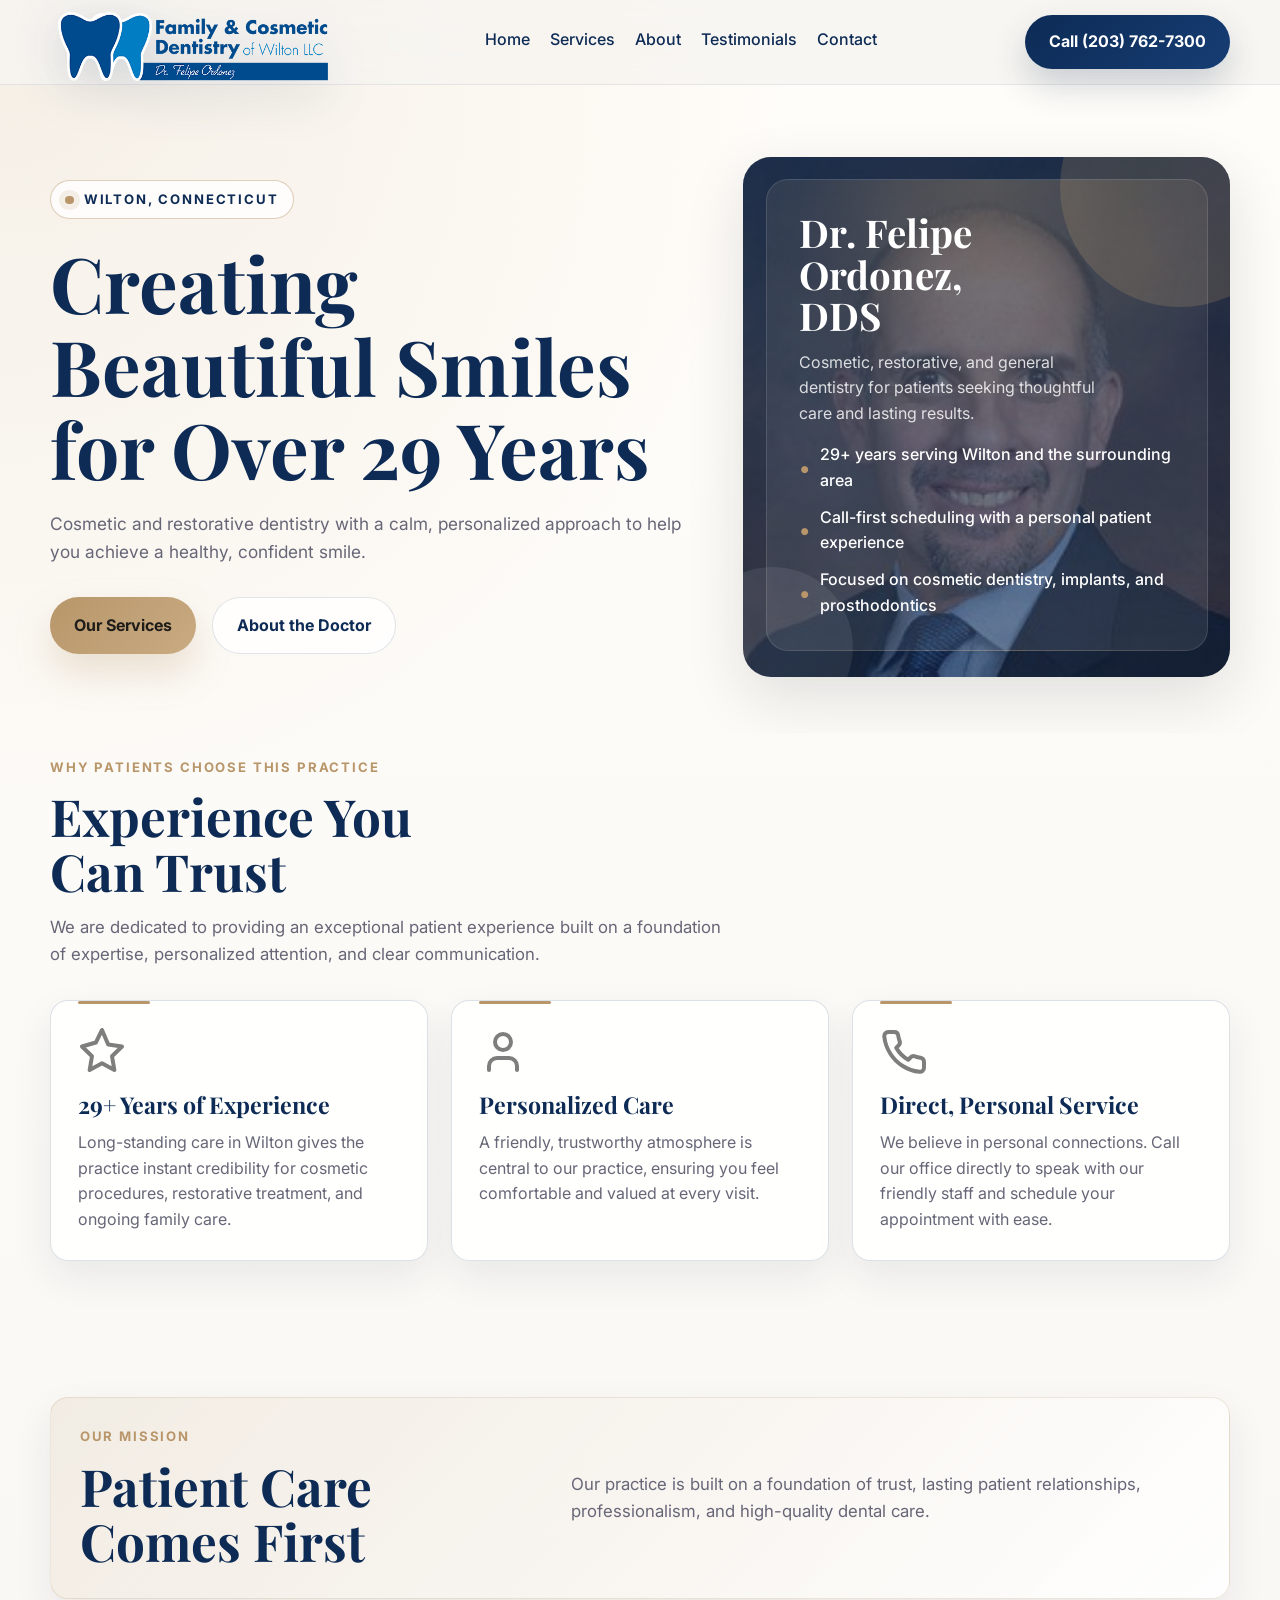
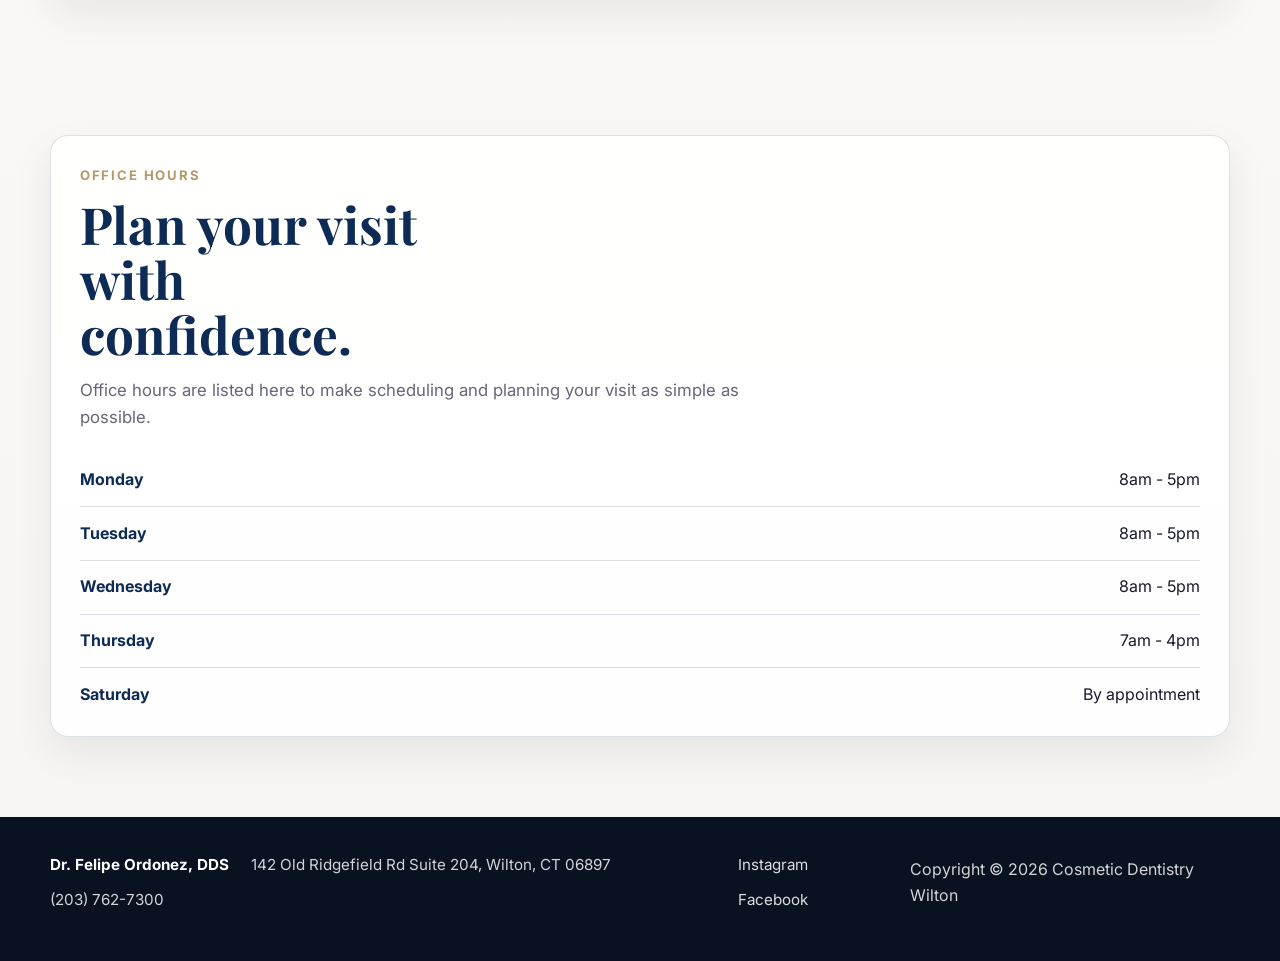
==== commit 1da152a7: "Add files via upload" ====
--- a/index.html
+++ b/index.html
@@ -111,8 +111,8 @@
     }
 
     .brand-icon {
-      width: 220px;
-      height: 60px;
+      width: 286px;
+      height: 78px;
       flex: none;
       filter: drop-shadow(0 12px 24px rgba(13, 43, 85, 0.16));
     }
@@ -758,8 +758,8 @@
       }
 
       .brand-icon {
-        width: 54px;
-        height: 54px;
+        width: 70px;
+        height: 70px;
       }
 
       .brand-mark {
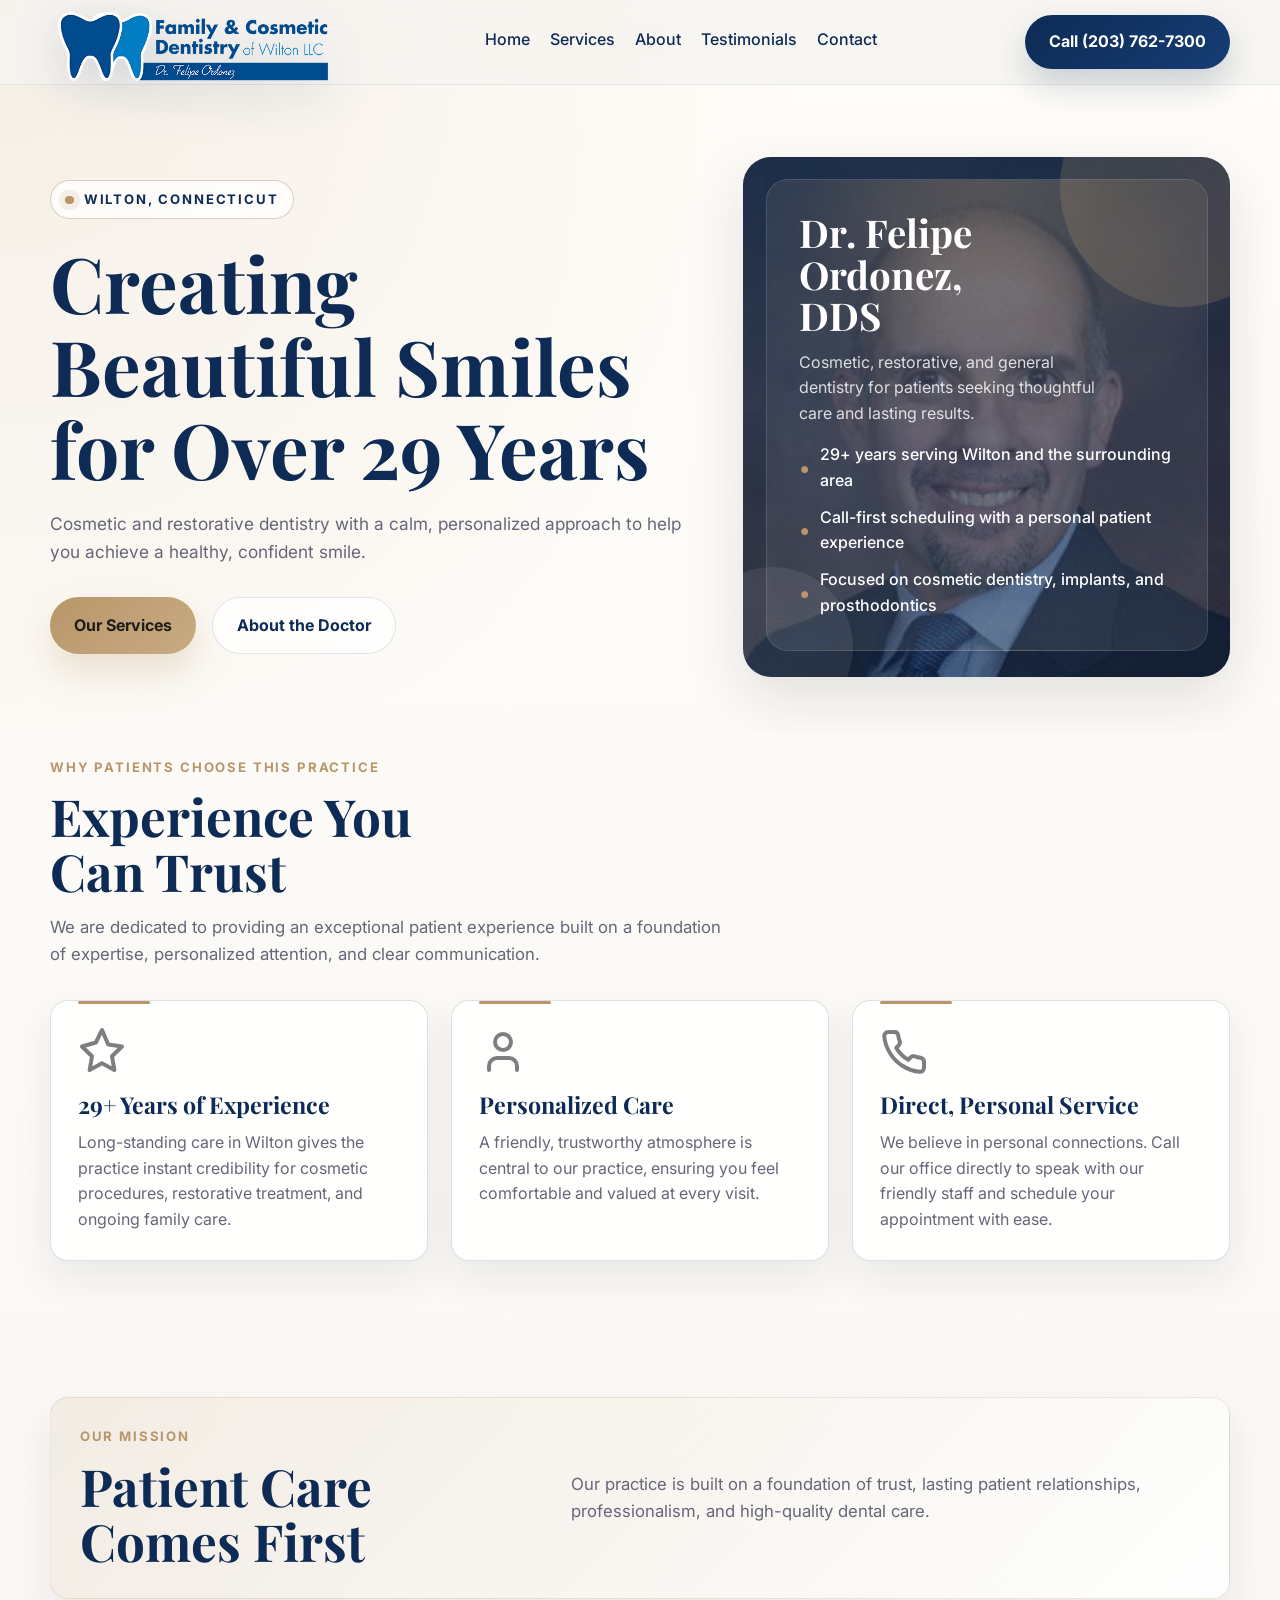
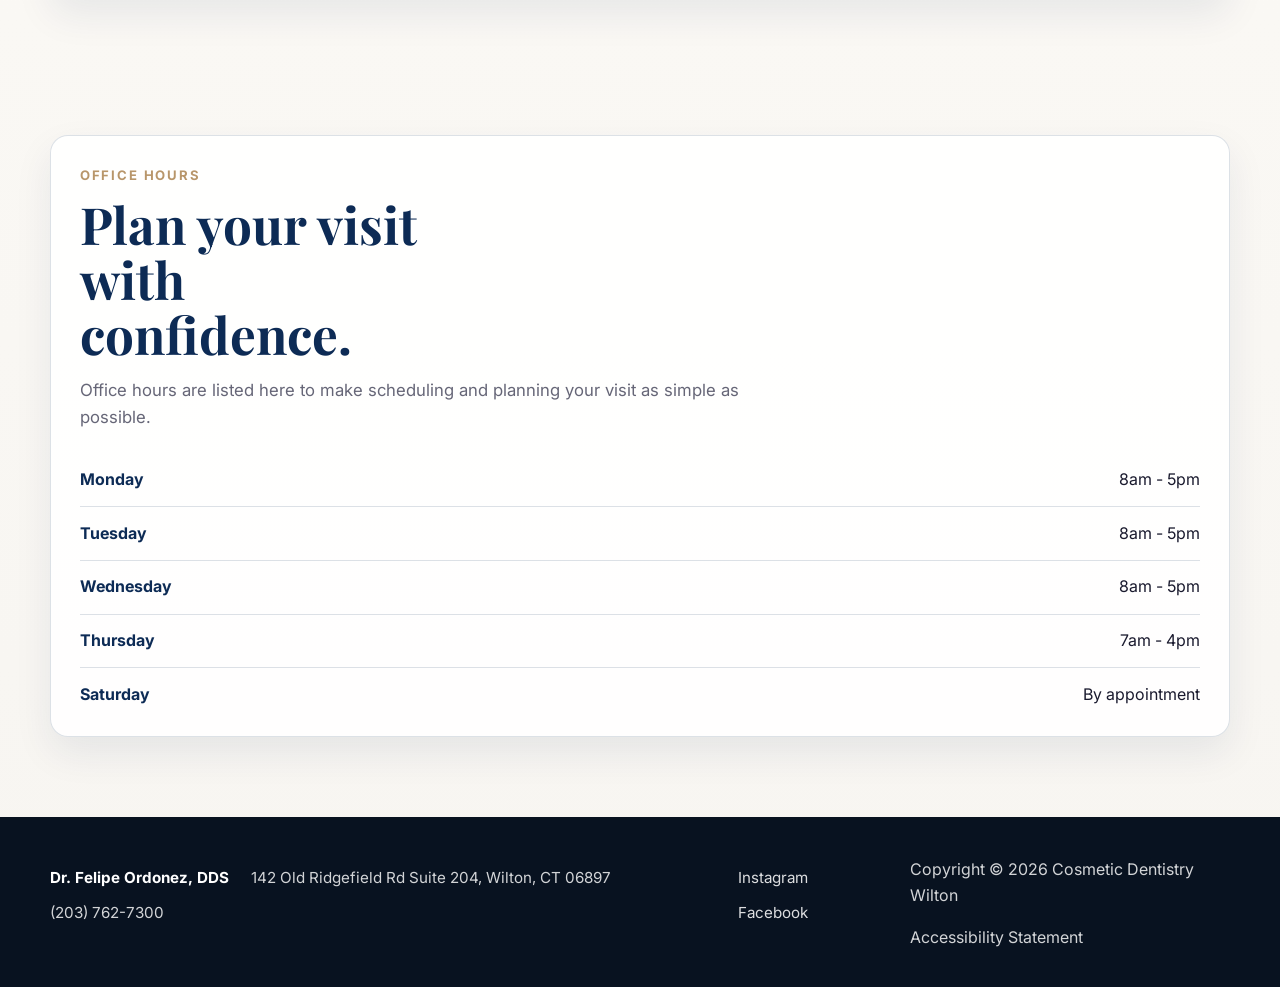
==== commit 4a3a47a8: "Add files via upload" ====
--- a/index.html
+++ b/index.html
@@ -15,6 +15,7 @@
   >
   <meta property="og:type" content="website">
   <meta property="og:url" content="https://cosmeticdentistrywilton.com/">
+  <link rel="canonical" href="https://cosmeticdentistrywilton.com/">
   <!-- Google tag (gtag.js) -->
   <script async src="https://www.googletagmanager.com/gtag/js?id=G-XXXXXXXXXX"></script>
   <script>
@@ -860,7 +861,7 @@
         </span>
       </button>
       <nav class="nav-links" id="site-navigation" aria-label="Primary">
-        <a href="#home">Home</a>
+        <a href="#home" aria-current="page">Home</a>
         <a href="services.html">Services</a>
         <a href="about.html">About</a>
         <a href="testimonials.html">Testimonials</a>
@@ -1224,7 +1225,10 @@
         <a href="https://www.instagram.com/cosmeticdentistrywilton/" target="_blank" rel="noreferrer">Instagram</a>
         <a href="https://www.facebook.com/FelipeOrdonezDDS/" target="_blank" rel="noreferrer">Facebook</a>
       </div>
-      <p>Copyright &copy; <span id="copyright-year">2026</span> Cosmetic Dentistry Wilton</p>
+      <div>
+        <p>Copyright &copy; <span id="copyright-year">2026</span> Cosmetic Dentistry Wilton</p>
+        <a href="accessibility.html">Accessibility Statement</a>
+      </div>
     </div>
   </footer>
 
--- a/assets/mobile-friendly.css
+++ b/assets/mobile-friendly.css
@@ -31,6 +31,13 @@
   transition: transform 180ms ease, opacity 180ms ease;
 }
 
+input:focus-visible,
+textarea:focus-visible,
+select:focus-visible {
+  outline: 3px solid rgba(184, 150, 106, 0.85);
+  outline-offset: 3px;
+}
+
 .site-header.nav-open .nav-toggle-bars span:nth-child(1) {
   transform: translateY(6px) rotate(45deg);
 }
@@ -197,3 +204,24 @@
   margin-top: auto;
   padding-top: 1.25rem;
 }
+
+@media (prefers-reduced-motion: reduce) {
+  html {
+    scroll-behavior: auto;
+  }
+
+  *,
+  *::before,
+  *::after {
+    animation-duration: 0.01ms !important;
+    animation-iteration-count: 1 !important;
+    transition-duration: 0.01ms !important;
+    scroll-behavior: auto !important;
+  }
+
+  .reveal,
+  .reveal.is-visible {
+    opacity: 1 !important;
+    transform: none !important;
+  }
+}
